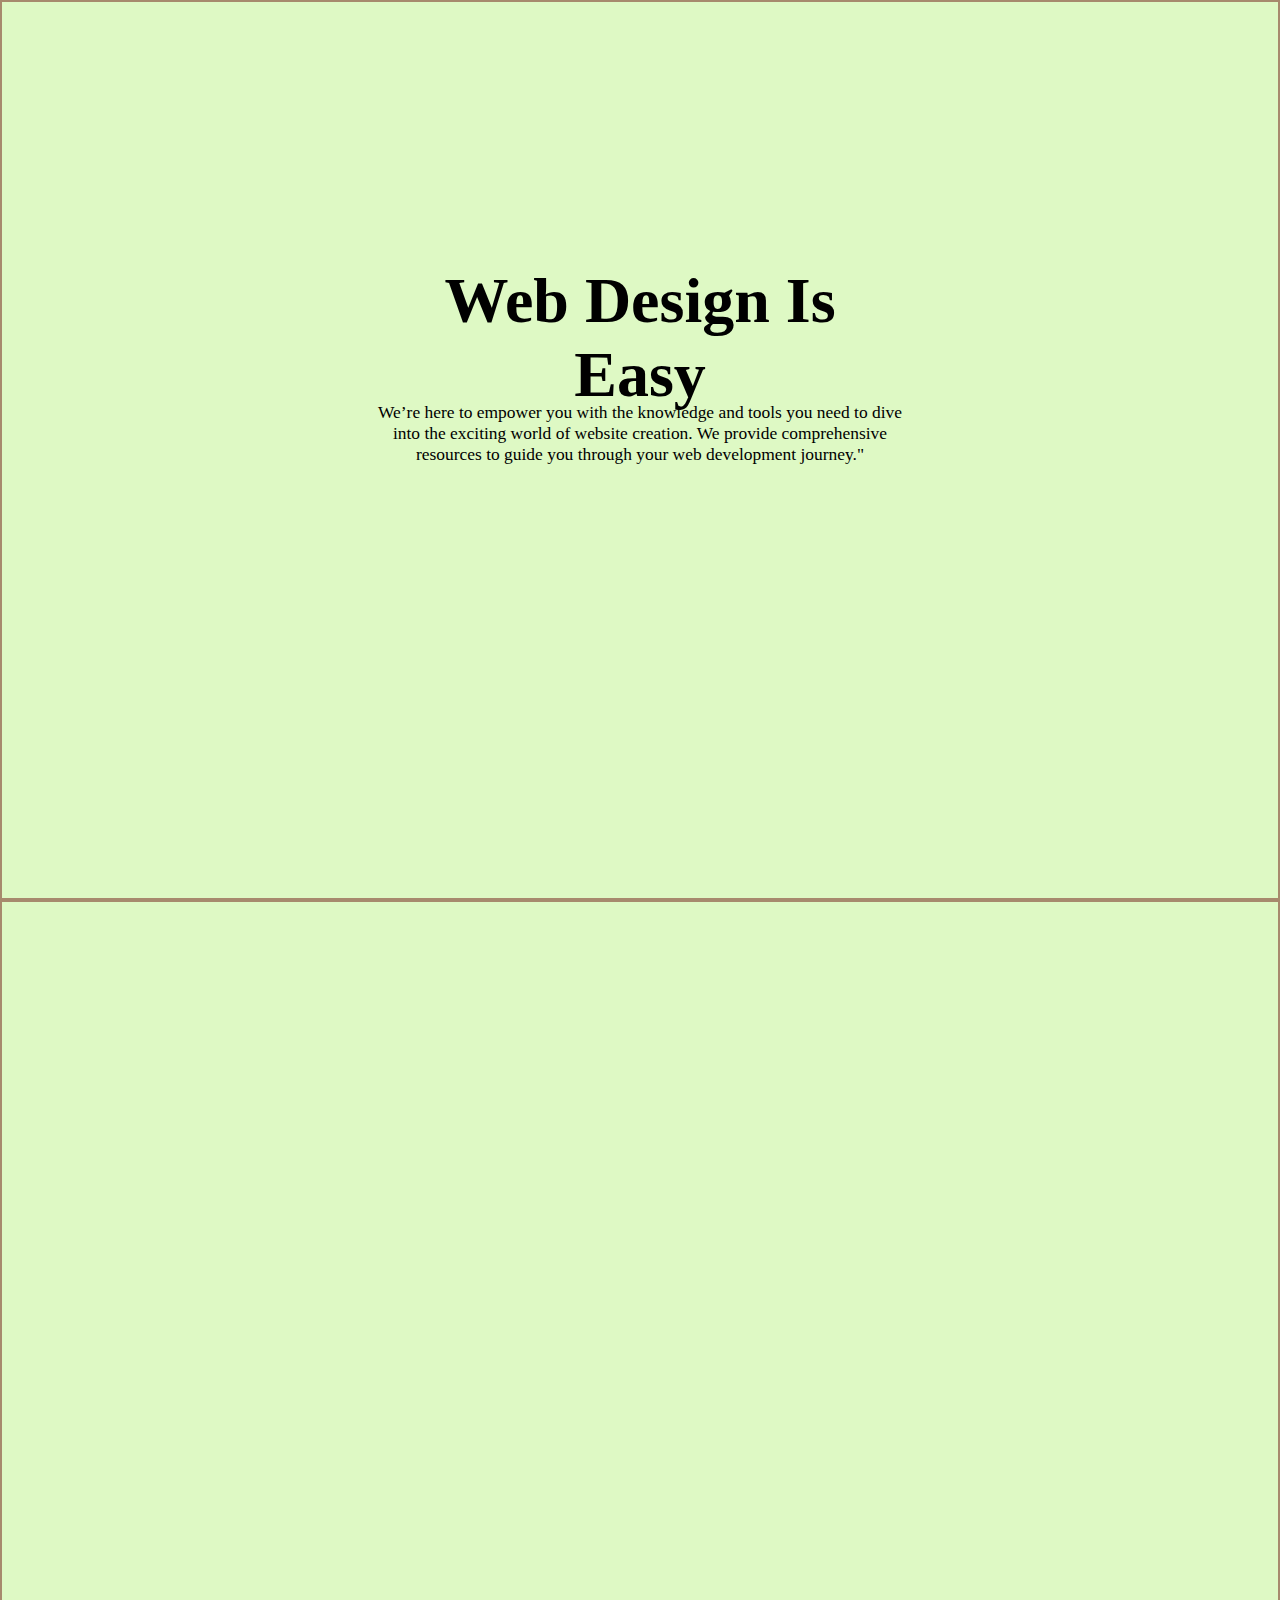
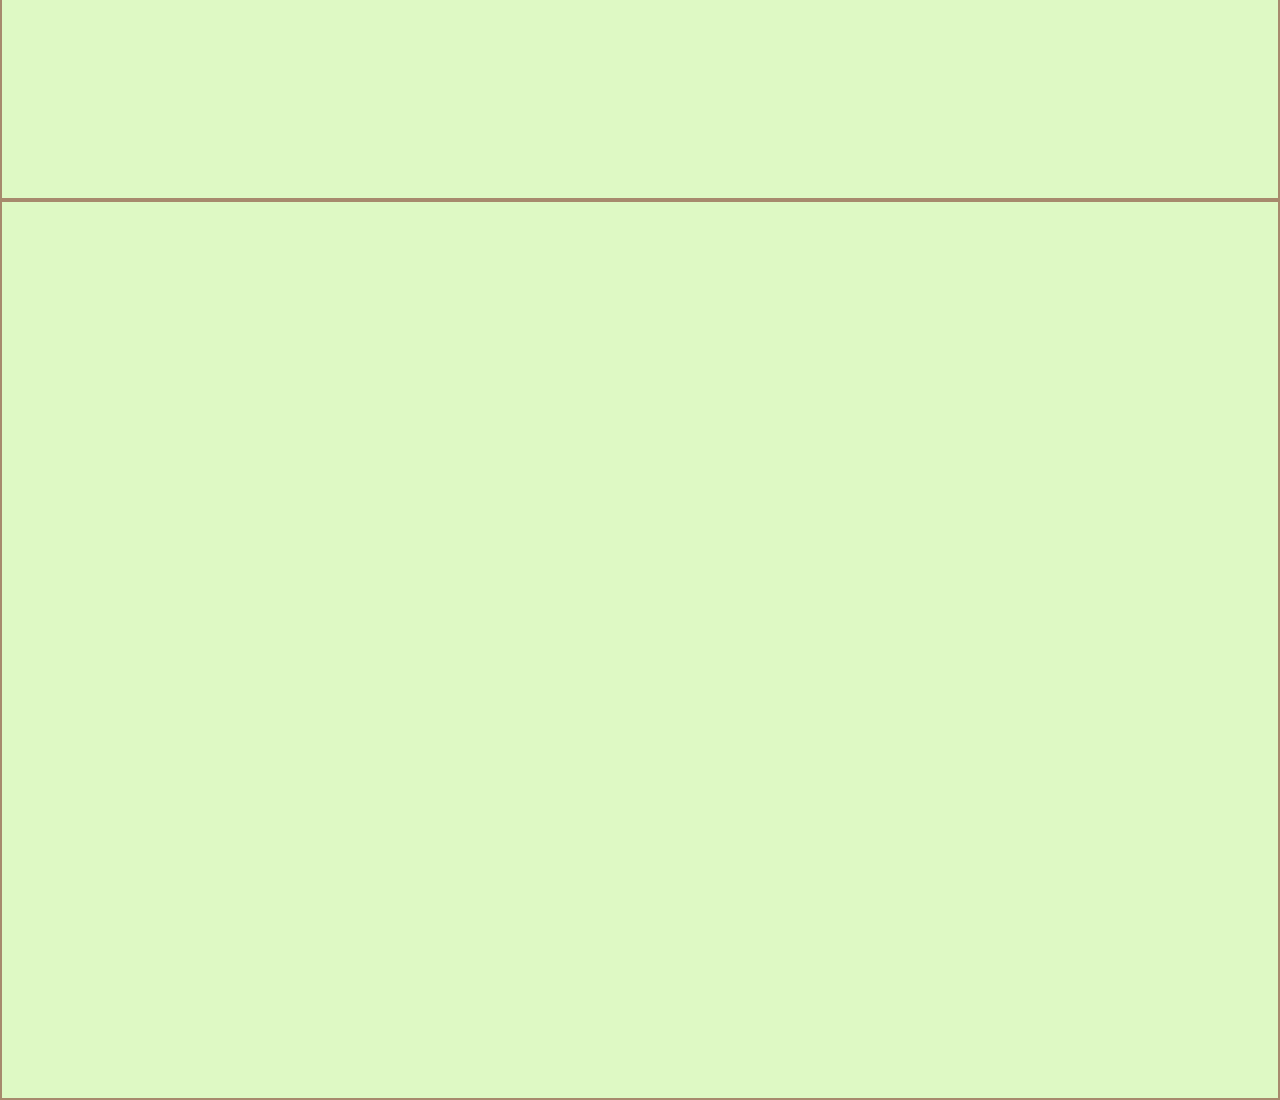
==== Pages/About/about.html @ 718cec12 "changes" ====
<!DOCTYPE html>
<html lang="en">
<head>
    <meta charset="UTF-8">
    <meta name="viewport" content="width=device-width, initial-scale=1.0">
    <link rel="stylesheet" href="about.css">
    <title>Document</title>
</head>
<body>
    <section class="first">
        <div class="mission">
            <div class="topMission">
                <h1>Web Design Is Easy</h1>
            </div>
            <div class="botMission">
                <p>We’re here to empower you with the knowledge and tools you need to dive into the exciting world of website creation. We provide comprehensive resources to guide you through your web development journey."</p>
            </div>
        </div>
    </section>

    <section class="second">

    </section>
    <section class="third">

    </section>
    <script src="about.js"></script>
</body>
</html>
---- Pages/About/about.css ----
* {
    box-sizing: border-box;
    margin: 0;
    padding: 0;
}

body {
    background-color: #def9c4;
}

section{
    height: 100vh;
    width: 100%;
    border: 2px solid #a78a6d;
}

.first{
    display: flex;
    justify-content: center;
    align-items: center;
}

.mission{
    width: 40rem;
    height: 20rem;
    display: flex;
    flex-direction: column;
    align-items: center;
}

.topMission{
    font-size: 2rem;
    display: flex;
    align-items: center;
    justify-content: center;
    width: 30rem;
    height: 6rem;
    padding: 1rem;
    text-align: center;
}

.botMission{
    font-size: 1.09rem;
    padding: 1rem;
    display: flex;
    justify-content: center;
    width: 35rem;
    height: 10rem;
    text-align: center;
}
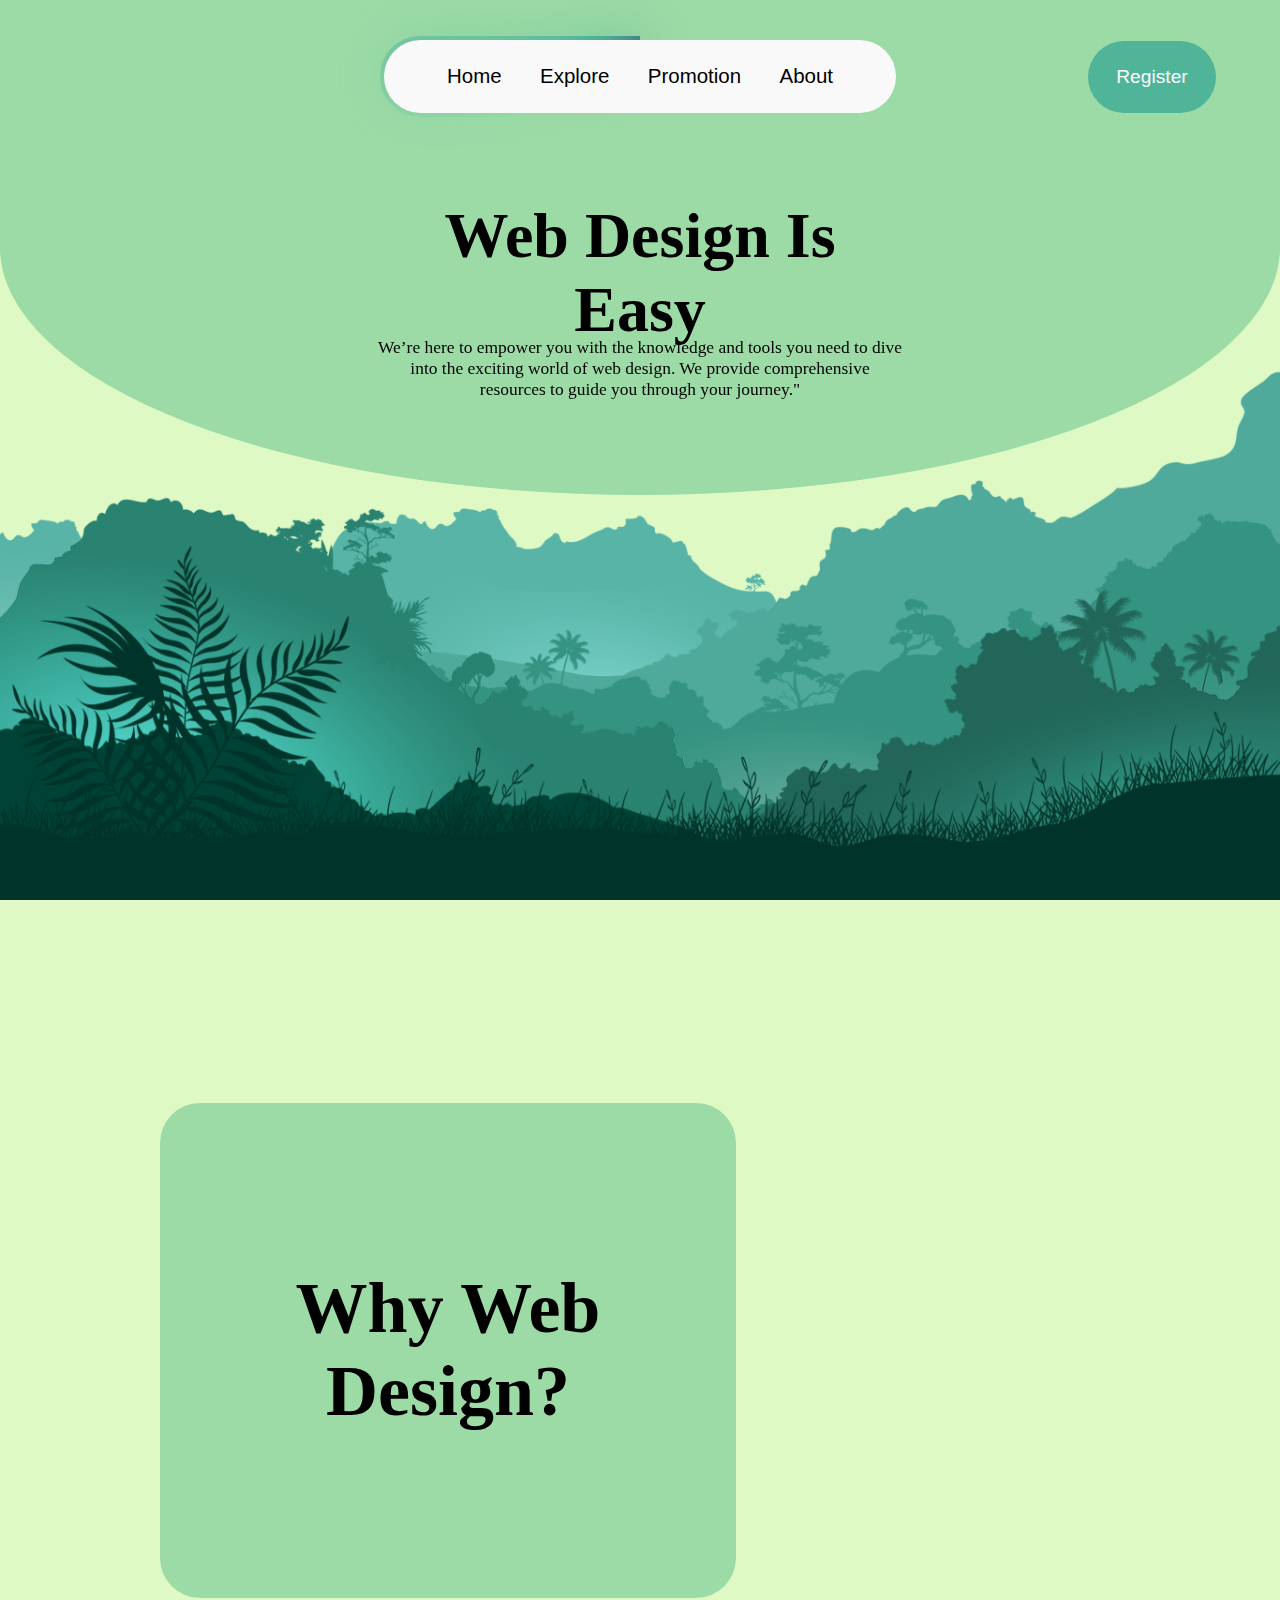
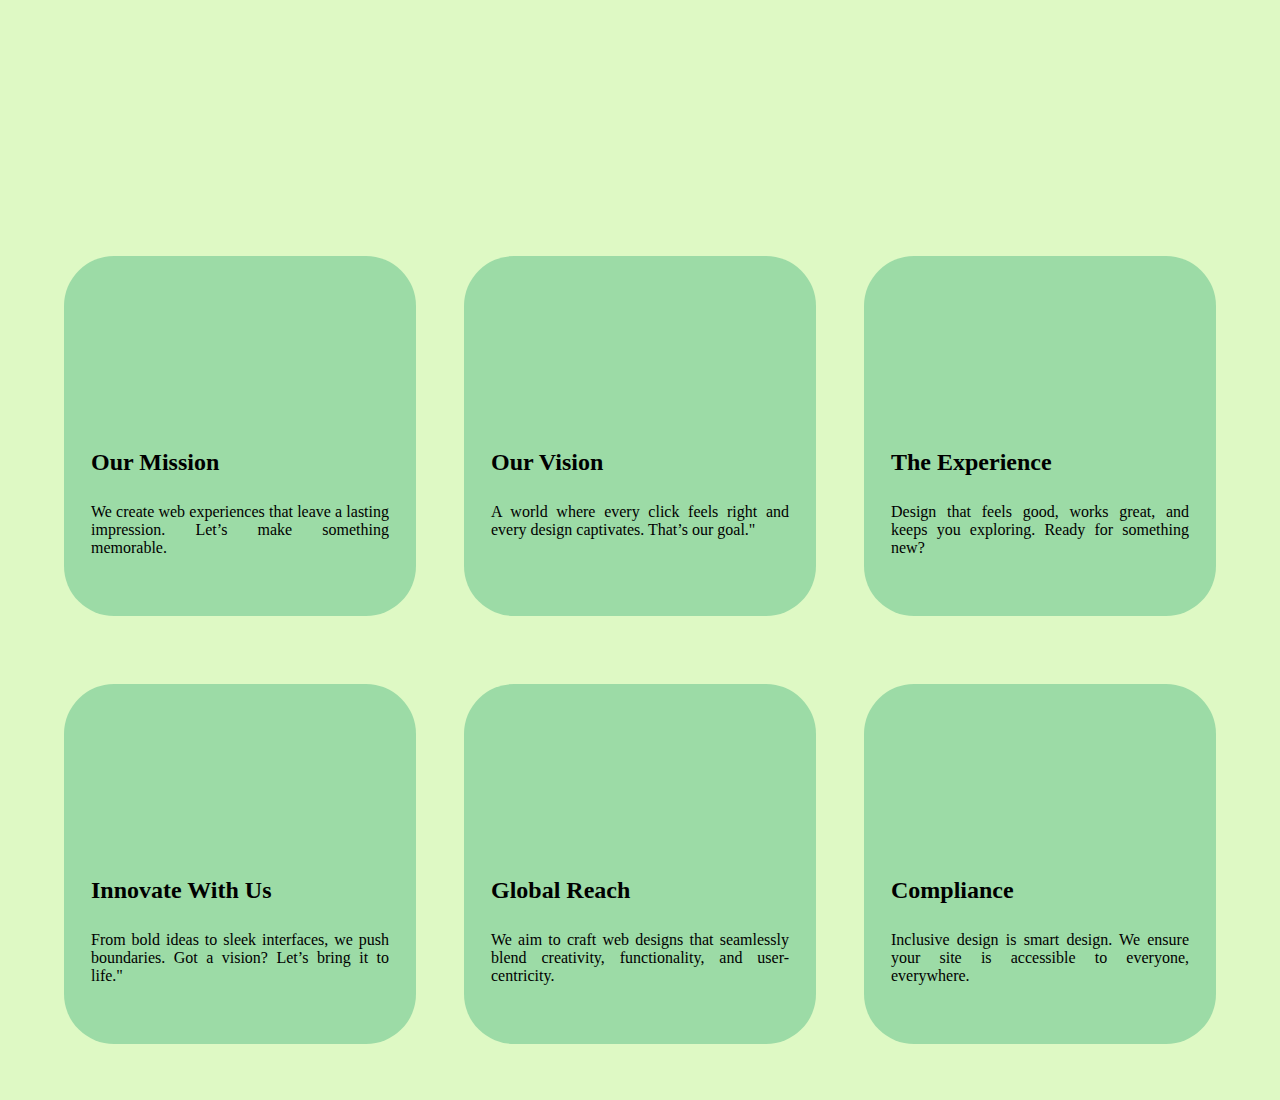
==== commit 13592b79: "edit about" ====
--- a/Pages/About/about.html
+++ b/Pages/About/about.html
@@ -7,22 +7,106 @@
     <title>Document</title>
 </head>
 <body>
+    <div class="box-navbar">
+            
+        <div class="logo">
+
+        </div>
+
+        <div class="navbar" id="navbar">
+            <li><a href="">Home</a></li>
+            <li><a href="">Explore</a></li>
+            <li><a href="">Promotion</a></li>
+            <li><a href="">About</a></li>
+        </div>
+
+        <div class="navbar-register">
+            Register
+        </div>
+
+    </div>
+    
+    <div class="bg2" id="bg2"></div>
     <section class="first">
-        <div class="mission">
+        <div class="mission" id="mission">
             <div class="topMission">
                 <h1>Web Design Is Easy</h1>
             </div>
             <div class="botMission">
-                <p>We’re here to empower you with the knowledge and tools you need to dive into the exciting world of website creation. We provide comprehensive resources to guide you through your web development journey."</p>
+                <p>We’re here to empower you with the knowledge and tools you need to dive into the exciting world of web design. We provide comprehensive resources to guide you through your journey."</p>
             </div>
         </div>
+        <img src="../../Assets/about/hill2.png" id="hill2">
+        <img src="../../Assets/about/hill3.png" id="hill3">
+        <img src="../../Assets/about/hill4.png" id="hill4">
+        <img src="../../Assets/about/hill5.png" id="hill5">
+        <img src="../../Assets/about/plant.png" alt="">
     </section>
-
     <section class="second">
-
+        <div class="container">
+            <h1>Why Web Design?</h1>
+            <p> A well-designed website can capture attention, engage users, and convey a brand’s message effectively. Learning web design gives you the power to craft visually appealing sites that not only look good but are easy to use and navigate."</p>
+        </div>
     </section>
     <section class="third">
+        <div class="row">
+            <div class="rowCont" id="box1">
+                <div class="pic">
 
+                </div>
+                <div class="desc">
+                    <h2>Our Mission</h2>
+                    <p>We create web experiences that leave a lasting impression. Let’s make something memorable.</p>
+                </div>
+            </div>
+            <div class="rowCont" id="box2">
+                <div class="pic">
+
+                </div>
+                <div class="desc">
+                    <h2>Our Vision</h2>
+                    <p>A world where every click feels right and every design captivates. That’s our goal."</p>
+                </div>
+            </div>
+            <div class="rowCont" id="box3">
+                <div class="pic">
+
+                </div>
+                <div class="desc">
+                    <h2>The Experience</h2>
+                    <p>Design that feels good, works great, and keeps you exploring. Ready for something new?</p>
+                </div>
+            </div>
+        </div>
+        <div class="row">
+            <div class="rowCont" id="box4">
+                <div class="pic">
+
+                </div>
+                <div class="desc">
+                    <h2>Innovate With Us</h2>
+                    <p>From bold ideas to sleek interfaces, we push boundaries. Got a vision? Let’s bring it to life."</p>
+                </div>
+            </div>
+            <div class="rowCont" id="box5">
+                <div class="pic">
+
+                </div>
+                <div class="desc">
+                    <h2>Global Reach</h2>
+                    <p>We aim to craft web designs that seamlessly blend creativity, functionality, and user-centricity.</p>
+                </div>
+            </div>
+            <div class="rowCont" id="box6">
+                <div class="pic">
+
+                </div>
+                <div class="desc">
+                    <h2>Compliance</h2>
+                    <p>Inclusive design is smart design. We ensure your site is accessible to everyone, everywhere.</p>
+                </div>
+            </div>
+        </div>
     </section>
     <script src="about.js"></script>
 </body>
--- a/Pages/About/about.css
+++ b/Pages/About/about.css
@@ -2,27 +2,155 @@
     box-sizing: border-box;
     margin: 0;
     padding: 0;
+    scrollbar-width : none;
 }
 
 body {
-    background-color: #def9c4;
+    background-color: #DEF9C4;
+}
+
+.box-navbar{
+    z-index: 1;
+    width: 100%;
+    height: 17vh;
+    background-color: rgba(167, 167, 167, 0);
+    justify-content: center;
+    display: flex;
+    align-items: center;
+    position: fixed;
+    font-family: "Gill Sans Extrabold", sans-serif;
+}
+
+.navbar{
+    width: 40vw;
+    height: 8.2vh;
+    background-color: rgb(249, 249, 249);
+    border-radius: 50px;
+    display: flex;
+    gap: 3vw;
+    align-items: center;
+    justify-content: center;
+    position: relative;
+    transition: 1s;
+}
+
+@property --angle{
+    syntax: "<angle>";
+    initial-value: 0deg;
+    inherits: false;
+}
+
+.navbar::after , .navbar::before{
+    content: '';
+    position: absolute;
+    width: 100%;
+    height: 100%;
+    background-image: conic-gradient(from var(--angle) , transparent 70%,#50B498, #468585);
+    z-index: -1;
+    padding: 4px;
+    border-radius: 40px;
+    animation: 2s spin linear infinite;
+}
+
+.navbar::before{
+    filter: blur(1.5rem);
+    opacity: 0.5;
+}
+
+@keyframes spin {
+    0%{
+        --angle: 0deg;
+    }
+    100%{
+        --angle: 360deg;
+    }
+}
+
+
+.navbar li{
+    all: unset;
+    font-size: 1.6vw;
+    position: relative;
+}
+
+.navbar li a{
+    text-decoration: none;
+    color: black;
+    background: none;
+    transition: 1s;
+    position: relative;
+    cursor: pointer;
+}
+
+
+.navbar li a::after{
+    content: "";
+    position: absolute;
+    background-color: #468585;
+    height: 0.5vh;
+    width: 0;
+    left: 0;
+    bottom: -1vh;
+    transition: 1s;
+}
+
+.navbar li a:hover:after{
+    width: 100%;
+}
+
+.navbar li a:hover{
+    color: #50B498;
+}
+
+.navbar-register{
+    position: absolute;
+    margin-right: 5vw;
+    right: 0;
+    font-size: 1.5vw;
+    background-color: #50B498;
+    width: 10vw;
+    height: 8vh;
+    display: flex;
+    justify-content: center;
+    align-items: center;
+    border-radius: 50px;
+    color: white;
+}
+
+.bg2{
+    z-index: -1;
+    position: absolute;
+    width: 100vw;
+    height: 55vh; 
+    border-radius: 0 0 100% 100%;
+    background-color: #9CDBA6;
 }
 
 section{
     height: 100vh;
-    width: 100%;
-    border: 2px solid #a78a6d;
+    width: 100vw;
 }
 
 .first{
     display: flex;
     justify-content: center;
-    align-items: center;
+    /* align-items: center; */
+}
+
+.first img{
+    position: absolute;
+    z-index: 0;
+    left: 0;
+    bottom: 0;
+    width: 100%;
+    pointer-events: none;
 }
 
 .mission{
-    width: 40rem;
-    height: 20rem;
+    margin-top: 25vh;
+    z-index: 1;
+    width: 40vw;
+    height: 30vh;
     display: flex;
     flex-direction: column;
     align-items: center;
@@ -47,4 +175,94 @@
     width: 35rem;
     height: 10rem;
     text-align: center;
+}
+
+.second {
+    display: flex;
+    align-items: center;
+    height: 100vh;
+}
+
+.container {
+    z-index: 0;
+    position: relative;
+    display: flex;
+    justify-content: center;
+    align-items: center;
+    background-color: #9CDBA6;
+    height: 55vh;
+    width: 45vw;
+    border-radius: 40px;
+    margin-left: 12.5vw;
+    transition: transform 1s ease, background-color 1s ease;
+}
+
+.container h1 {
+    font-size: 4.5rem;
+    text-align: center;
+    padding: 3vw;
+    transition: transform 1s ease, opacity 1s ease;
+}
+
+.container p {
+    padding: 3vw;
+    font-size: 1.75rem;
+    text-align: center;
+    position: absolute;
+    transform: scale(0);
+    transition: transform 1s ease, opacity 1s ease;
+    opacity: 0;
+}
+
+.container:hover h1 {
+    transform: scale(0);
+    opacity: 0;
+}
+
+.container:hover p {
+    transform: scale(1);
+    opacity: 1;
+}
+
+.third{
+    display: flex;
+    flex-direction: column;
+    justify-content: center;
+    align-items: center;
+    gap: 7.5vh;
+}
+
+.row{
+    justify-content: space-between;
+    width: 90vw;
+    height: 40vh;
+    display: flex;
+}
+
+.rowCont{
+    width: 27.5vw;    
+    height: 40vh;
+    background-color: #9CDBA6;
+    display: flex;
+    flex-direction: column;
+    padding: 3vh;
+    border-radius: 50px;
+}
+
+.pic{
+    width: auto;
+    height: 18vh;
+    /* background-color: aqua; */
+    margin-bottom: 1vh;
+}
+
+.desc{
+    width: auto;
+    height: 17vh;
+    margin-top: 1vh;
+    text-align: justify;
+}
+
+.desc h2{
+    margin-bottom: 3vh;
 }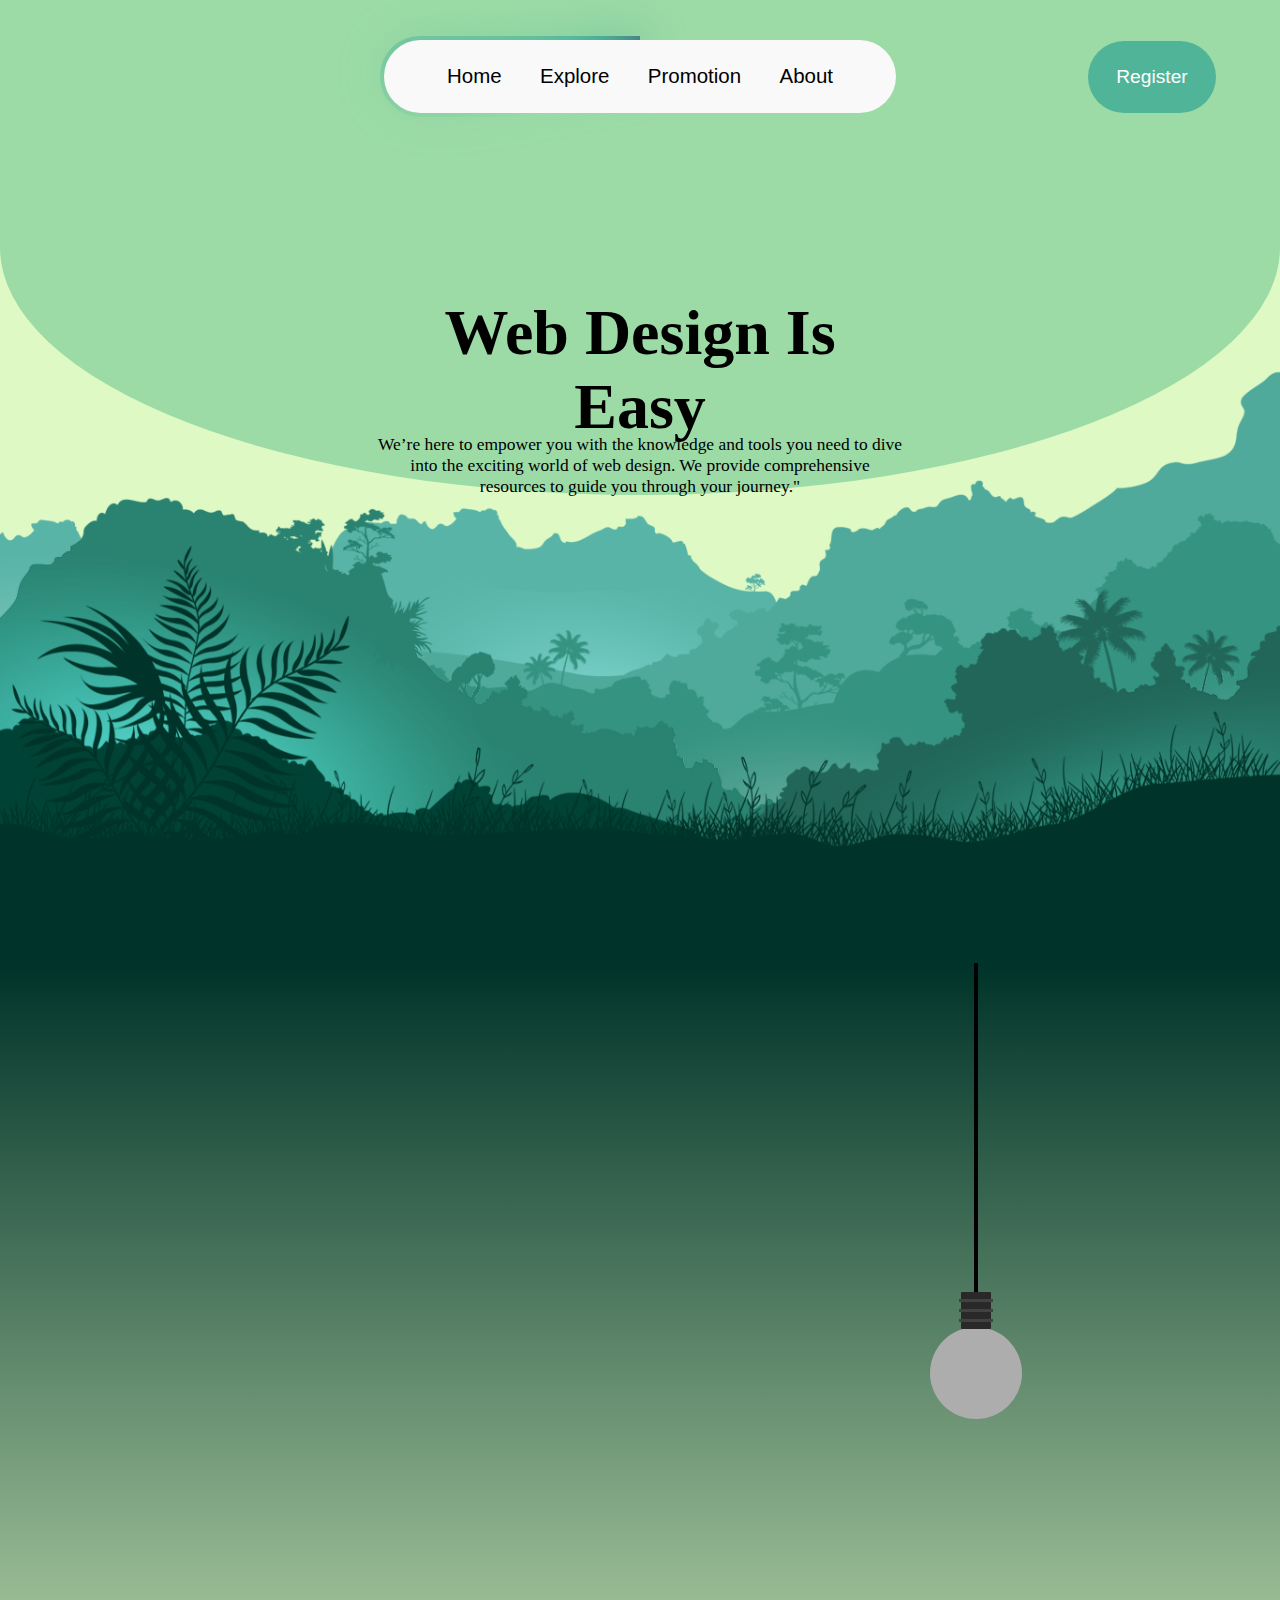
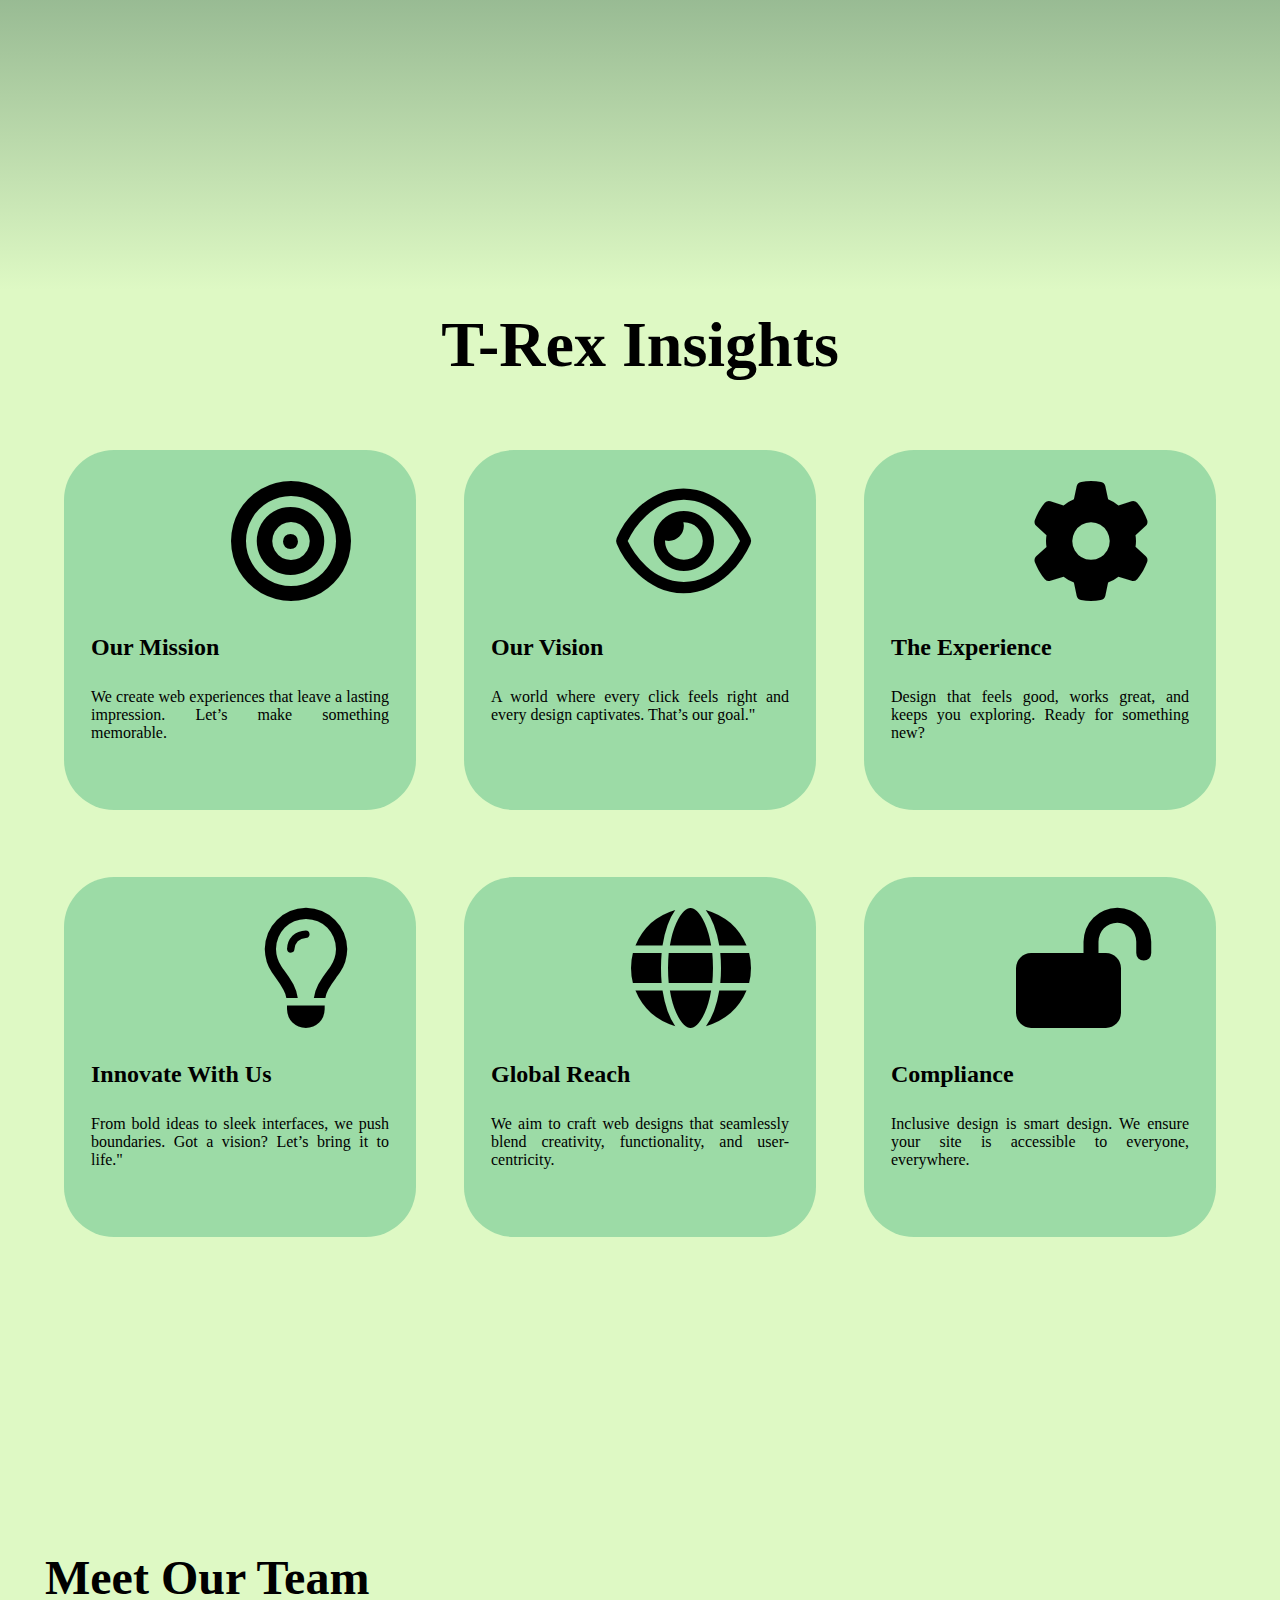
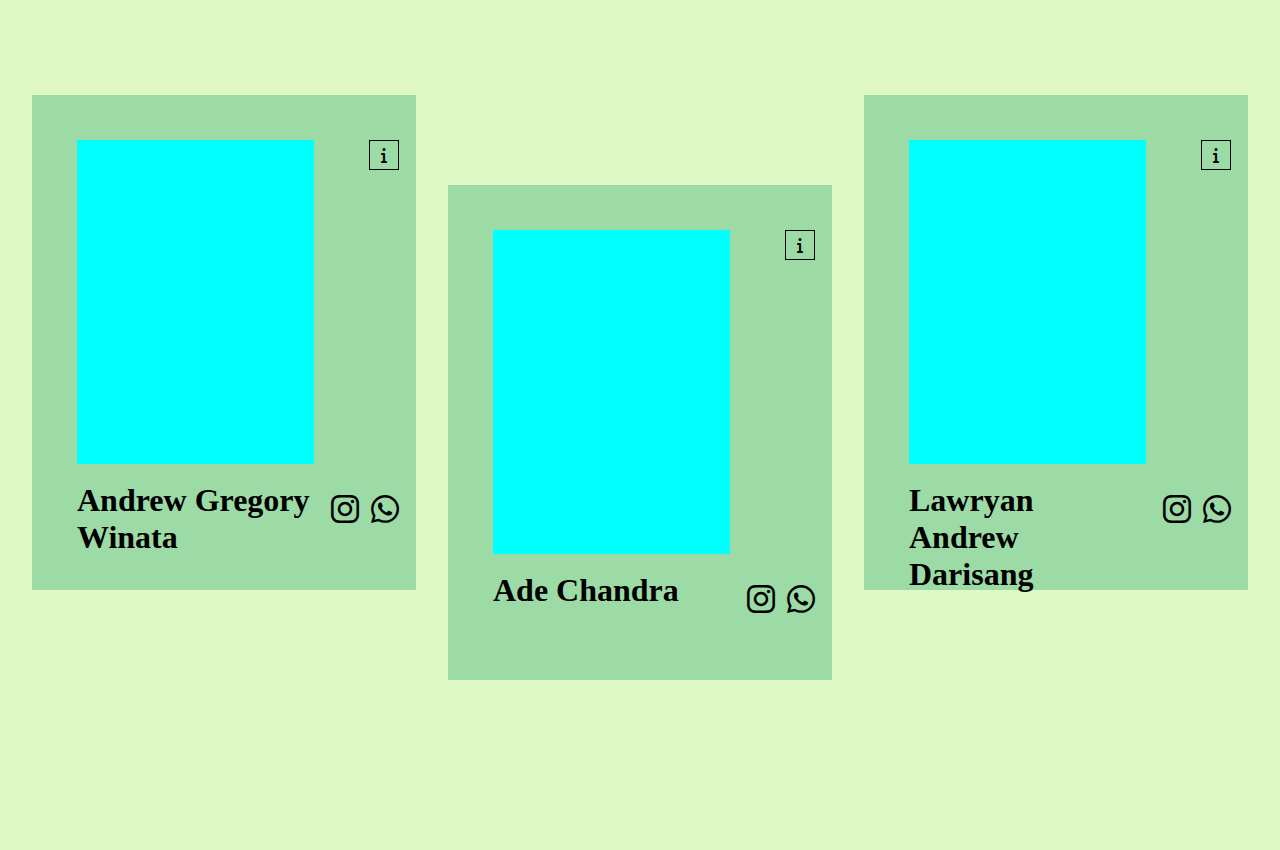
==== commit e4651537: "about" ====
--- a/Pages/About/about.html
+++ b/Pages/About/about.html
@@ -4,6 +4,7 @@
     <meta charset="UTF-8">
     <meta name="viewport" content="width=device-width, initial-scale=1.0">
     <link rel="stylesheet" href="about.css">
+    <link rel="stylesheet" href="https://cdnjs.cloudflare.com/ajax/libs/font-awesome/6.6.0/css/all.min.css"/>
     <title>Document</title>
 </head>
 <body>
@@ -45,14 +46,24 @@
     <section class="second">
         <div class="container">
             <h1>Why Web Design?</h1>
-            <p> A well-designed website can capture attention, engage users, and convey a brand’s message effectively. Learning web design gives you the power to craft visually appealing sites that not only look good but are easy to use and navigate."</p>
+            <p>A well-designed website captures attention, engages users, and effectively conveys a brand's message. Learning web design empowers you to create sites that are both visually appealing and user-friendly."</p>
+        </div>
+        <div class="bulbcontainer">
+            <div class="wire"></div>
+            <div class="connector">
+                <div class="grove"></div>
+                <div class="grove"></div>
+                <div class="grove"></div>
+            </div>
+            <div class="bulb"></div>
         </div>
     </section>
     <section class="third">
+        <h1 class="insight">T-Rex Insights</h1>
         <div class="row">
             <div class="rowCont" id="box1">
                 <div class="pic">
-
+                    <i class="fa-solid fa-bullseye"></i>
                 </div>
                 <div class="desc">
                     <h2>Our Mission</h2>
@@ -61,7 +72,7 @@
             </div>
             <div class="rowCont" id="box2">
                 <div class="pic">
-
+                    <i class="fa-regular fa-eye"></i>
                 </div>
                 <div class="desc">
                     <h2>Our Vision</h2>
@@ -70,7 +81,7 @@
             </div>
             <div class="rowCont" id="box3">
                 <div class="pic">
-
+                    <i class="fa-solid fa-gear"></i>
                 </div>
                 <div class="desc">
                     <h2>The Experience</h2>
@@ -81,7 +92,7 @@
         <div class="row">
             <div class="rowCont" id="box4">
                 <div class="pic">
-
+                    <i class="fa-regular fa-lightbulb"></i>
                 </div>
                 <div class="desc">
                     <h2>Innovate With Us</h2>
@@ -90,7 +101,7 @@
             </div>
             <div class="rowCont" id="box5">
                 <div class="pic">
-
+                    <i class="fa-solid fa-globe"></i>
                 </div>
                 <div class="desc">
                     <h2>Global Reach</h2>
@@ -99,7 +110,7 @@
             </div>
             <div class="rowCont" id="box6">
                 <div class="pic">
-
+                    <i class="fa-solid fa-lock-open"></i>
                 </div>
                 <div class="desc">
                     <h2>Compliance</h2>
@@ -108,6 +119,68 @@
             </div>
         </div>
     </section>
+    <section class="fourth">
+        <h1 class="team">Meet Our Team</h1>
+        <div class="teamCont">
+            <div class="corner">
+                <div class="left">
+                    <div class="leftPic">
+
+                    </div>
+                    <div class="leftName">
+                        <h1>Andrew Gregory Winata</h1>
+                    </div>
+                </div>
+                <div class="right">
+                    <div class="box">
+                        <i class="fa-solid fa-info"></i>
+                    </div>
+                    <div class="social">
+                        <i class="fa-brands fa-instagram"></i>
+                        <i class="fa-brands fa-whatsapp"></i>
+                    </div>
+                </div>
+            </div>
+            <div class="mid">
+                <div class="left">
+                    <div class="leftPic">
+
+                    </div>
+                    <div class="leftName">
+                        <h1>Ade Chandra</h1>
+                    </div>
+                </div>
+                <div class="right">
+                    <div class="box">
+                        <i class="fa-solid fa-info"></i>
+                    </div>
+                    <div class="social">
+                        <i class="fa-brands fa-instagram"></i>
+                        <i class="fa-brands fa-whatsapp"></i>
+                    </div>
+                </div>
+            </div>
+            <div class="corner">
+                <div class="left">
+                    <div class="leftPic">
+
+                    </div>
+                    <div class="leftName">
+                        <h1>Lawryan Andrew Darisang</h1>
+                    </div>
+                </div>
+                <div class="right">
+                    <div class="box">
+                        <i class="fa-solid fa-info"></i>
+                    </div>
+                    <div class="social">
+                        <i class="fa-brands fa-instagram"></i>
+                        <i class="fa-brands fa-whatsapp"></i>
+                    </div>
+                </div>
+            </div>
+        </div>
+    </section>
     <script src="about.js"></script>
 </body>
 </html>--- a/Pages/About/about.css
+++ b/Pages/About/about.css
@@ -5,12 +5,8 @@
     scrollbar-width : none;
 }
 
-body {
-    background-color: #DEF9C4;
-}
-
 .box-navbar{
-    z-index: 1;
+    z-index: 3;
     width: 100%;
     height: 17vh;
     background-color: rgba(167, 167, 167, 0);
@@ -118,7 +114,7 @@
 }
 
 .bg2{
-    z-index: -1;
+    z-index: 1;
     position: absolute;
     width: 100vw;
     height: 55vh; 
@@ -129,32 +125,35 @@
 section{
     height: 100vh;
     width: 100vw;
+    position: relative;
+    overflow: hidden; 
+    background-color: #DEF9C4;
 }
 
 .first{
     display: flex;
     justify-content: center;
-    /* align-items: center; */
 }
 
 .first img{
     position: absolute;
-    z-index: 0;
+    z-index: 1;
     left: 0;
     bottom: 0;
     width: 100%;
     pointer-events: none;
 }
 
-.mission{
-    margin-top: 25vh;
-    z-index: 1;
-    width: 40vw;
-    height: 30vh;
-    display: flex;
-    flex-direction: column;
-    align-items: center;
-}
+.mission {
+    z-index: 2;
+    position: relative;
+    display: flex;
+    flex-direction: column;
+    justify-content: center;
+    align-items: center;
+    height: 100vh;
+}
+
 
 .topMission{
     font-size: 2rem;
@@ -177,25 +176,36 @@
     text-align: center;
 }
 
+.second, .third{
+    z-index: 1;
+    position: relative;
+}
+
 .second {
-    display: flex;
-    align-items: center;
-    height: 100vh;
+    position: relative;
+    display: flex;
+    align-items: center;
+    height: 110vh;
+    width: 100vw;
+    background: linear-gradient(to bottom, #003329, #DEF9C4);
+    /* background: linear-gradient(0deg, #DEF9C4 0%, #DEF9C4 50%, #003329 100%); */
+    border-top: 7vh solid #003329;
 }
 
 .container {
-    z-index: 0;
-    position: relative;
-    display: flex;
-    justify-content: center;
-    align-items: center;
-    background-color: #9CDBA6;
+    /* position: absolute; */
+    display: flex;
+    justify-content: center;
+    align-items: center;
+    background-color: #50B498;
     height: 55vh;
-    width: 45vw;
+    width: 50vw;
     border-radius: 40px;
-    margin-left: 12.5vw;
-    transition: transform 1s ease, background-color 1s ease;
-}
+    margin-left: 5vw;
+    transition: transform 1.5s ease-out, background-color 1s ease;
+    transform: translateX(-100vw);
+}
+
 
 .container h1 {
     font-size: 4.5rem;
@@ -224,12 +234,74 @@
     opacity: 1;
 }
 
+.bulbcontainer{
+    position: relative;
+    display: flex;
+    flex-direction: column;
+    align-items: center;
+    z-index: 1;
+    transform-origin: top;
+    width: 50vw;
+    height: 110vh;
+    animation: swing 3s ease-in-out infinite;
+}
+
+.wire{
+    width: 4px;
+    height: 40vh;
+    background-color: black;
+    position: relative;
+    z-index: 1;
+}
+
+.connector{
+    background-color: #292929;
+    width: 30px;
+    aspect-ratio: 4/5;
+    border-radius: 1px;
+    display: flex;
+    flex-direction: column;
+    justify-content: space-evenly;
+    align-items: center;
+    z-index: 2;
+}
+
+.grove{
+    background: #424242;
+    width: 34px;
+    height: 3px;
+    z-index: 3;
+}
+
+.bulb{
+    margin-top: -2px;
+    width: 92px;
+    aspect-ratio: 1;
+    border-radius: 50%;
+    background: rgb(173, 173, 173); 
+    transition: background 0.5s ease, border 0.5s ease, box-shadow 0.5s ease;
+}
+
+.highlight {
+
+    background: yellow;
+    border: 1px solid rgba(255, 255, 255, 0.1);
+    box-shadow: 0px 0px 150px 75px rgba(245, 223, 77, 1);
+}
+
+
 .third{
     display: flex;
     flex-direction: column;
-    justify-content: center;
     align-items: center;
     gap: 7.5vh;
+    height: 140vh;
+    position: relative;
+}
+
+.insight{
+    font-size: 4rem;
+    margin: 2vh 0 0 0;
 }
 
 .row{
@@ -252,17 +324,108 @@
 .pic{
     width: auto;
     height: 18vh;
-    /* background-color: aqua; */
-    margin-bottom: 1vh;
+    margin-left: auto;
+    margin-right: 3vw;
+    font-size: 7.5rem;
 }
 
 .desc{
     width: auto;
     height: 17vh;
-    margin-top: 1vh;
     text-align: justify;
 }
 
 .desc h2{
     margin-bottom: 3vh;
+}
+
+.team{
+    font-size: 3rem;
+    margin-left: 5vh;
+}
+
+.teamCont{
+    position: relative;
+    width: 100vw;
+    height: 95vh;
+    display: flex;
+    justify-content: space-evenly;
+}
+
+.corner, .mid{
+    position: relative;
+    display: flex;
+    width: 30vw;
+    height: 55vh;
+    background-color: #9CDBA6;
+    padding: 5vh 0 5vh 5vh;
+}
+
+.mid{
+    margin-top: 20vh;
+}
+
+.corner{
+    margin-top: 10vh;
+}
+
+.left{
+    width: 70%;
+    height: 100%;
+    display: flex;
+    flex-direction: column;
+}
+
+.leftPic{
+    width: 100%;
+    height: 80%;
+    background-color: aqua;
+}
+
+.leftName{
+    width: 100%;
+    height: 10%;
+    margin-top: 2vh;
+}
+
+.right{
+    margin-left: 5%;
+    position: relative;
+    width: 20%;
+    height: 95%;
+
+}
+
+.box{
+    position: absolute;
+    right: 0;
+    display: flex;
+    justify-content: center;
+    align-items: center;
+    width: 30px;
+    height: 30px;
+    border: 1px solid black;
+}
+.social{
+    position: absolute;
+    display: flex;
+    justify-content: space-between;
+    width: 100%;
+    bottom: 0;
+}
+
+.social .fa-brands{
+    font-size: 2rem;
+}
+
+@keyframes swing{
+    0%{
+        transform: rotate(15deg);
+    }
+    50%{
+        transform: rotate(-15deg);
+    }
+    100%{
+        transform: rotate(15deg);
+    }
 }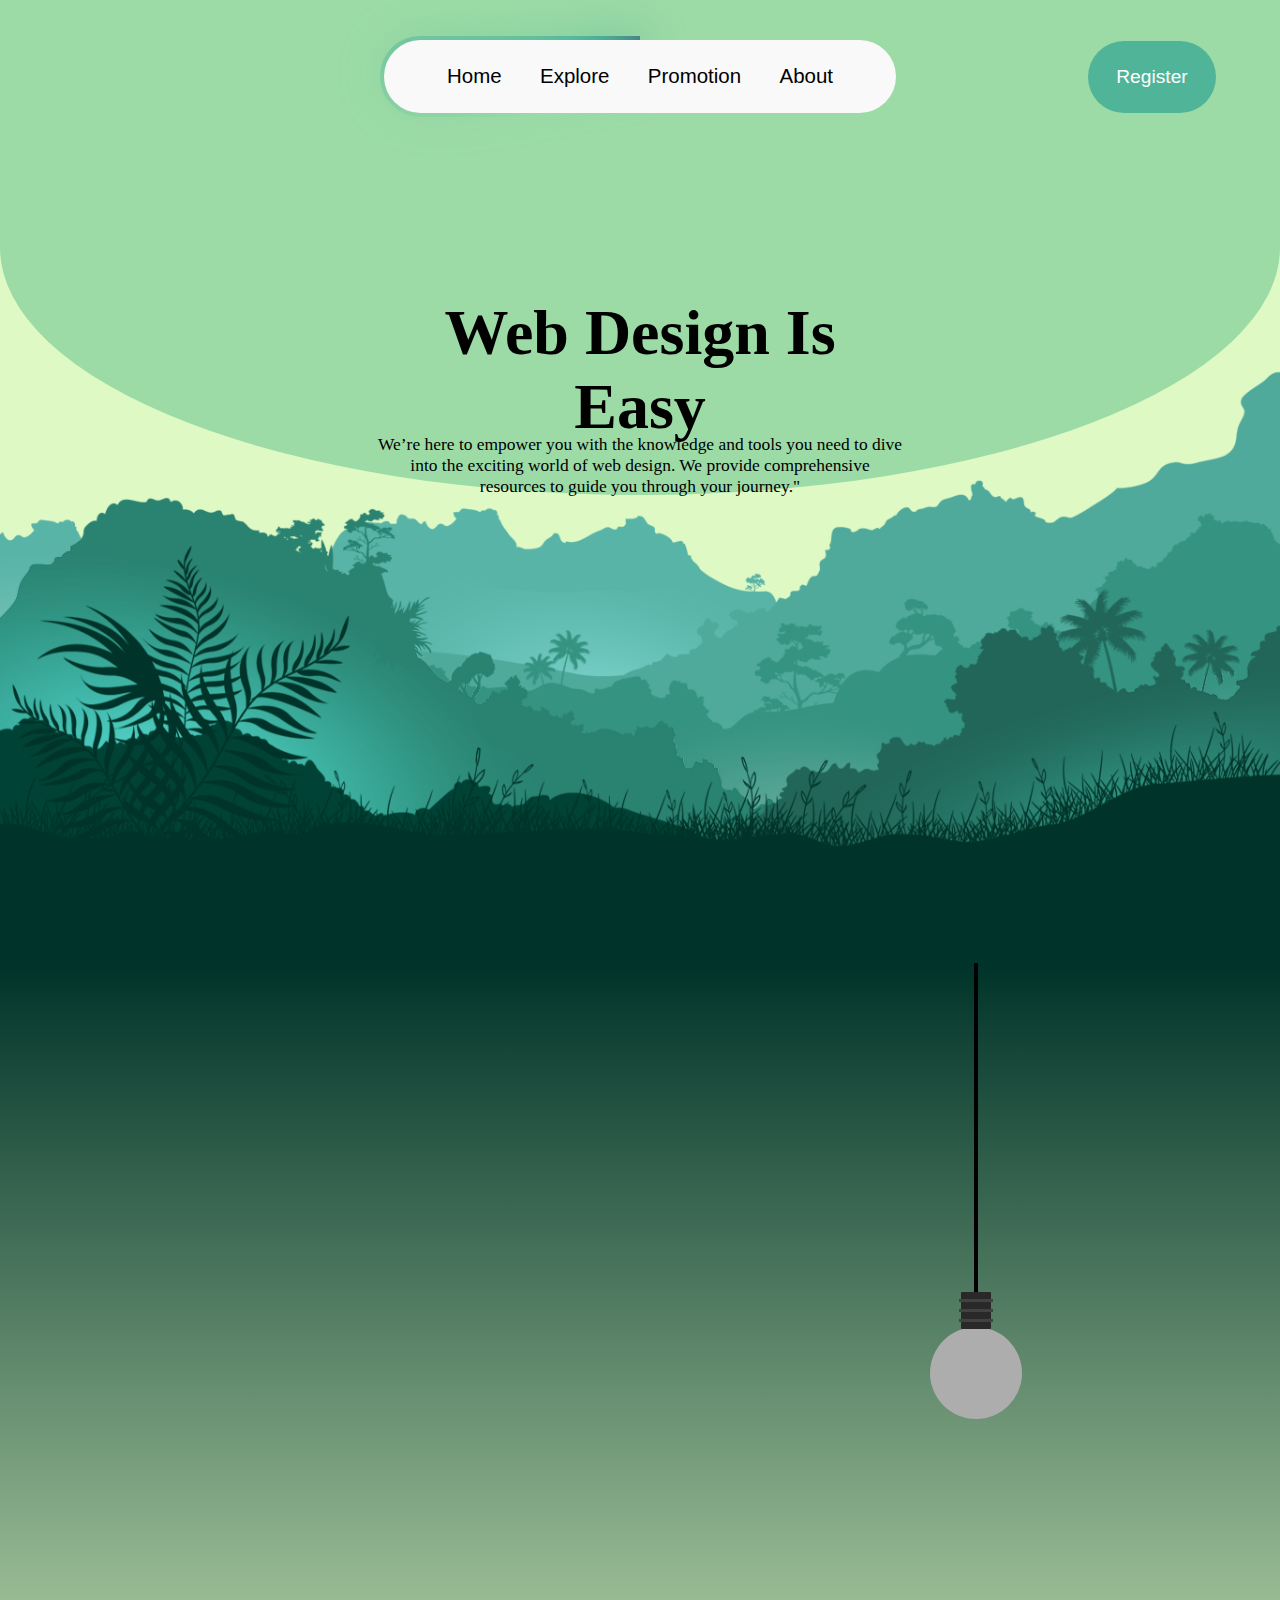
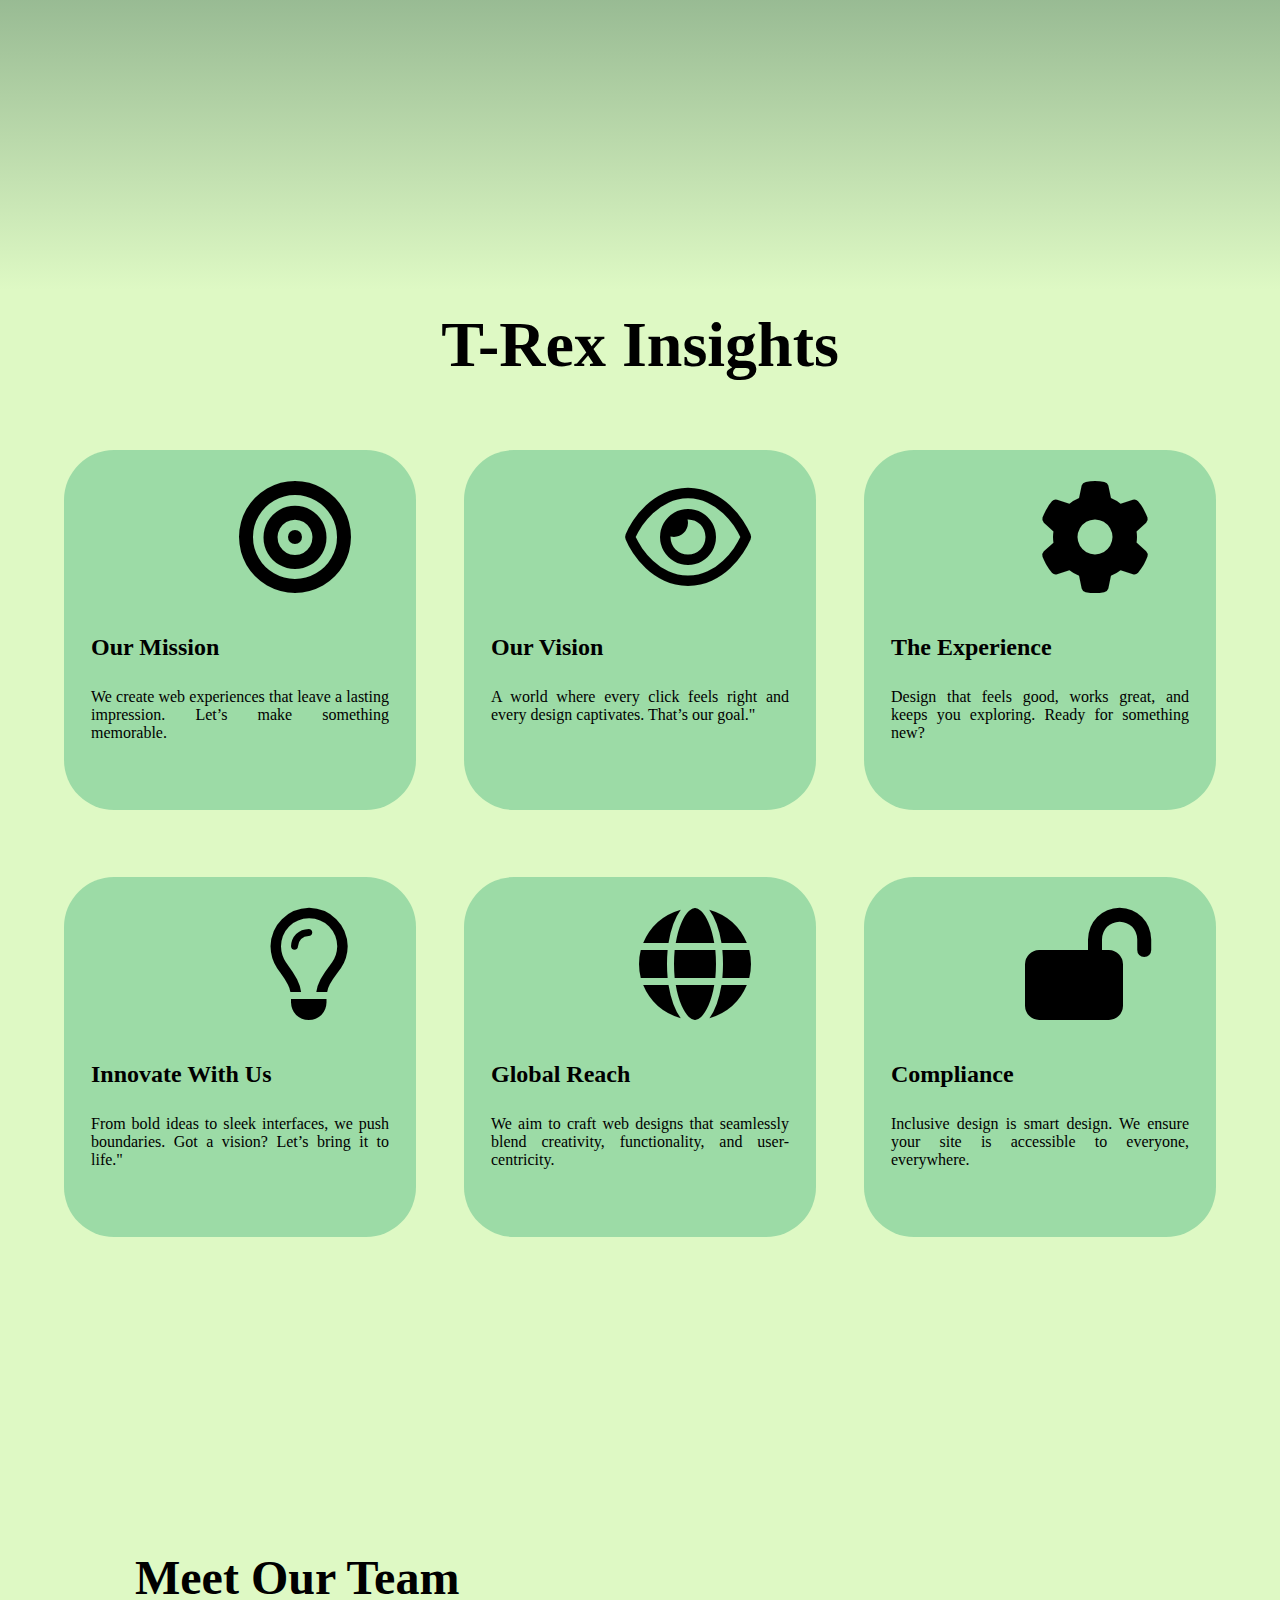
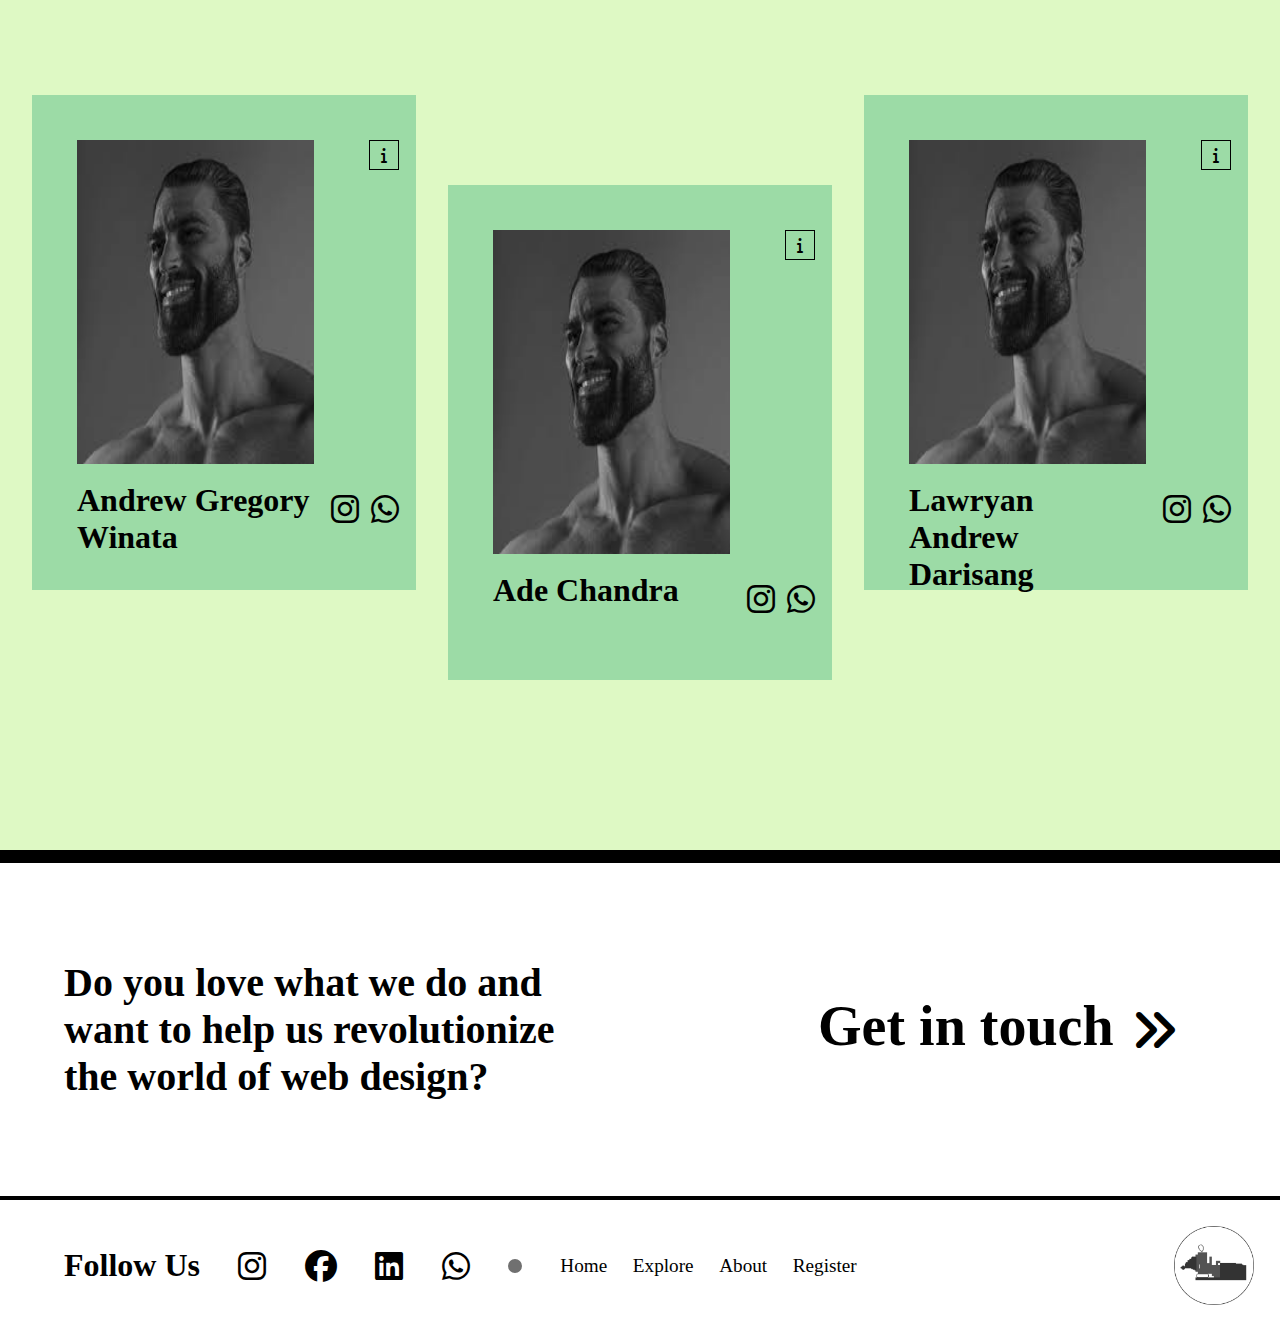
==== commit b9c4a679: "about and regis" ====
--- a/Pages/About/about.html
+++ b/Pages/About/about.html
@@ -125,7 +125,8 @@
             <div class="corner">
                 <div class="left">
                     <div class="leftPic">
-
+                        <img class="picture" src="../../Assets/about/download.jpeg" alt="">
+                        <p>Andrew is a highly talented student with a passion for design and creativity. As a key designer of this website, his skills in creating visually stunning and user-friendly interfaces have been essential in bringing the project to life. With a bright future ahead, Andrew is dedicated to shaping the digital landscape through innovative design.</p>
                     </div>
                     <div class="leftName">
                         <h1>Andrew Gregory Winata</h1>
@@ -144,7 +145,8 @@
             <div class="mid">
                 <div class="left">
                     <div class="leftPic">
-
+                        <img class="picture" src="../../Assets/about/download.jpeg" alt="">
+                        <p>Ade is a brilliant student who excels in both creativity and design thinking. As one of the designers of this website, Ade has played a crucial role in ensuring the aesthetics and functionality align perfectly. With a sharp eye for detail and a promising future, Ade continues to push the boundaries of web design.</p>
                     </div>
                     <div class="leftName">
                         <h1>Ade Chandra</h1>
@@ -163,7 +165,8 @@
             <div class="corner">
                 <div class="left">
                     <div class="leftPic">
-
+                        <img class="picture" src="../../Assets/about/download.jpeg" alt="">
+                        <p>Ryan is a dedicated and smart student with a deep understanding of visual design principles. As part of the team designing this website, Ryan has been instrumental in optimizing the user experience and ensuring the site looks clean and modern. His bright future in the world of design is evident through his exceptional work and innovative ideas.</p>
                     </div>
                     <div class="leftName">
                         <h1>Lawryan Andrew Darisang</h1>
@@ -181,6 +184,32 @@
             </div>
         </div>
     </section>
+    <footer>
+        <div class="footerCont">
+            <div class="leftFoot">
+                <h1>Do you love what we do and want to help us revolutionize the world of web design?</h1>
+            </div>
+            <div class="rightFoot">
+                <h1>Get in touch</h1>
+                <i class="fa-solid fa-angles-right"></i>
+            </div>
+        </div>
+        <div class="below">
+            <h1>Follow Us</h1>
+            <i class="fa-brands fa-instagram"></i>
+            <i class="fa-brands fa-facebook"></i>
+            <i class="fa-brands fa-linkedin"></i>
+            <i class="fa-brands fa-whatsapp"></i>
+            <div class="dot"></div>
+            <li><a href="../Home/home.html">Home</a></li>
+            <li><a href="../Explore/explore.html">Explore</a></li>
+            <li><a href="../About/about.html">About</a></li>
+            <li><a href="../Register/register.html">Register</a></li>
+            <div class="logoCont">
+                <img src="../../Assets/Logo Trex.png" alt="">
+            </div>
+        </div>
+    </footer>
     <script src="about.js"></script>
 </body>
 </html>--- a/Pages/About/about.css
+++ b/Pages/About/about.css
@@ -326,7 +326,7 @@
     height: 18vh;
     margin-left: auto;
     margin-right: 3vw;
-    font-size: 7.5rem;
+    font-size: 7rem;
 }
 
 .desc{
@@ -339,9 +339,11 @@
     margin-bottom: 3vh;
 }
 
+
+
 .team{
     font-size: 3rem;
-    margin-left: 5vh;
+    margin-left: 15vh;
 }
 
 .teamCont{
@@ -376,10 +378,43 @@
     flex-direction: column;
 }
 
-.leftPic{
+.leftPic {
+    position: relative;
+    overflow: hidden;
     width: 100%;
     height: 80%;
-    background-color: aqua;
+    background-color: #50B498;
+    display: flex;
+    align-items: center;
+    justify-content: center;
+}
+
+.leftPic img{
+    position: absolute;
+    top: 0;
+    left: 0;
+    width: 100%;
+    height: 100%;
+    transition: transform 0.5s ease-in-out;
+    transform: translateX(0);
+}
+
+.leftPic img.slide-left{
+    transform: translateX(-110%);
+}
+
+.leftPic img.slide-right{
+    transform: translateX(0);
+}
+
+.picture{
+    width: 100%;
+    height: 100%;
+    object-fit: fill;
+}
+
+.leftPic p{
+    padding: 2vw;
 }
 
 .leftName{
@@ -406,6 +441,7 @@
     height: 30px;
     border: 1px solid black;
 }
+
 .social{
     position: absolute;
     display: flex;
@@ -428,4 +464,139 @@
     100%{
         transform: rotate(15deg);
     }
+}
+
+footer{
+    position: relative;
+    width: 100%;
+    background-color: #ffffff;
+    /* color: #ffffff; */
+    /* padding-top: 5%; */
+}
+
+.footerCont{
+    position: relative;
+    width: 100%;
+    padding: 7.5% 0;
+    display: flex;
+    border-top: 1.5vh solid black;
+}
+
+.leftFoot{
+    width: 40%;
+    margin-left: 5vw;
+}
+
+.leftFoot h1{
+    font-size: 2.5em;
+}
+
+.rightFoot {
+    position: absolute;
+    display: flex;
+    align-items: center;
+    height: 40%;
+    right: 8vw;
+    cursor: pointer; /* Makes it clear that this is interactive */
+}
+
+.rightFoot h1 {
+    position: relative; /* Necessary for positioning the pseudo-element */
+    transition: color 0.3s ease-in-out;
+}
+
+.rightFoot h1::after {
+    content: "";
+    position: absolute;
+    left: 0;
+    bottom: -5px; /* Adjust to position the underline slightly below the text */
+    width: 0%;
+    height: 2px; /* Thickness of the underline */
+    background-color: #000000; /* Color of the underline */
+    transition: width 0.6s ease-in-out; /* Smooth and slower transition for the underline */
+}
+
+.rightFoot:hover h1::after {
+    width: 100%; /* Expands the underline on hover */
+}
+
+.rightFoot .fa-solid {
+    transition: transform 0.6s ease-in-out; /* Smooth and slower transition for movement */
+}
+
+.rightFoot:hover .fa-solid {
+    transform: translateX(2vw); /* Moves the icon slightly to the right */
+}
+
+.rightFoot h1{
+    font-size: 3.5rem;
+}
+
+.rightFoot .fa-solid{
+    margin: 1vh 0 0 1rem;
+    font-size: 3rem;
+}
+
+.below{
+    position: relative;
+    display: flex;
+    align-items: center;
+    width: 100%;
+    height: 15vh;
+    padding-left: 5vw;
+    border-top: 0.5vh solid black;
+}
+
+.below .fa-brands{
+    margin-left: 3vw;
+    font-size: 2rem;
+}
+
+.dot{
+    border-radius: 50%;
+    border: 7px solid rgb(112, 112, 112);
+    margin: 0 3vw;
+}
+
+.below li {
+    list-style: none;
+    transition: color 0.3s;
+    margin-right: 2vw;
+    position: relative; /* Necessary for positioning the pseudo-element */
+}
+
+.below li a {
+    font-size: 1.2rem;
+    text-decoration: none; /* No underline initially */
+    color: black;
+    transition: color 0.3s ease-in-out;
+}
+
+.below li a::after {
+    content: "";
+    position: absolute;
+    left: 0;
+    bottom: -2px; /* Adjust to position the underline slightly below the text */
+    width: 0%;
+    height: 2px; /* Thickness of the underline */
+    background-color: #000000; /* Color of the underline */
+    transition: width 0.6s ease-in-out; /* Smooth and slower transition for the underline */
+}
+
+.below li a:hover::after {
+    width: 100%; /* Expands the underline on hover */
+}
+
+
+.logoCont{
+    position: absolute;
+    width: 5rem;
+    height: 5rem;   
+    right: 2vw;
+}
+
+.logoCont img {
+    width: 100%; /* Ensure the image fills the container */
+    height: 100%; /* Ensure the image fills the container */
+    object-fit: contain; /* Maintain the image's aspect ratio */
 }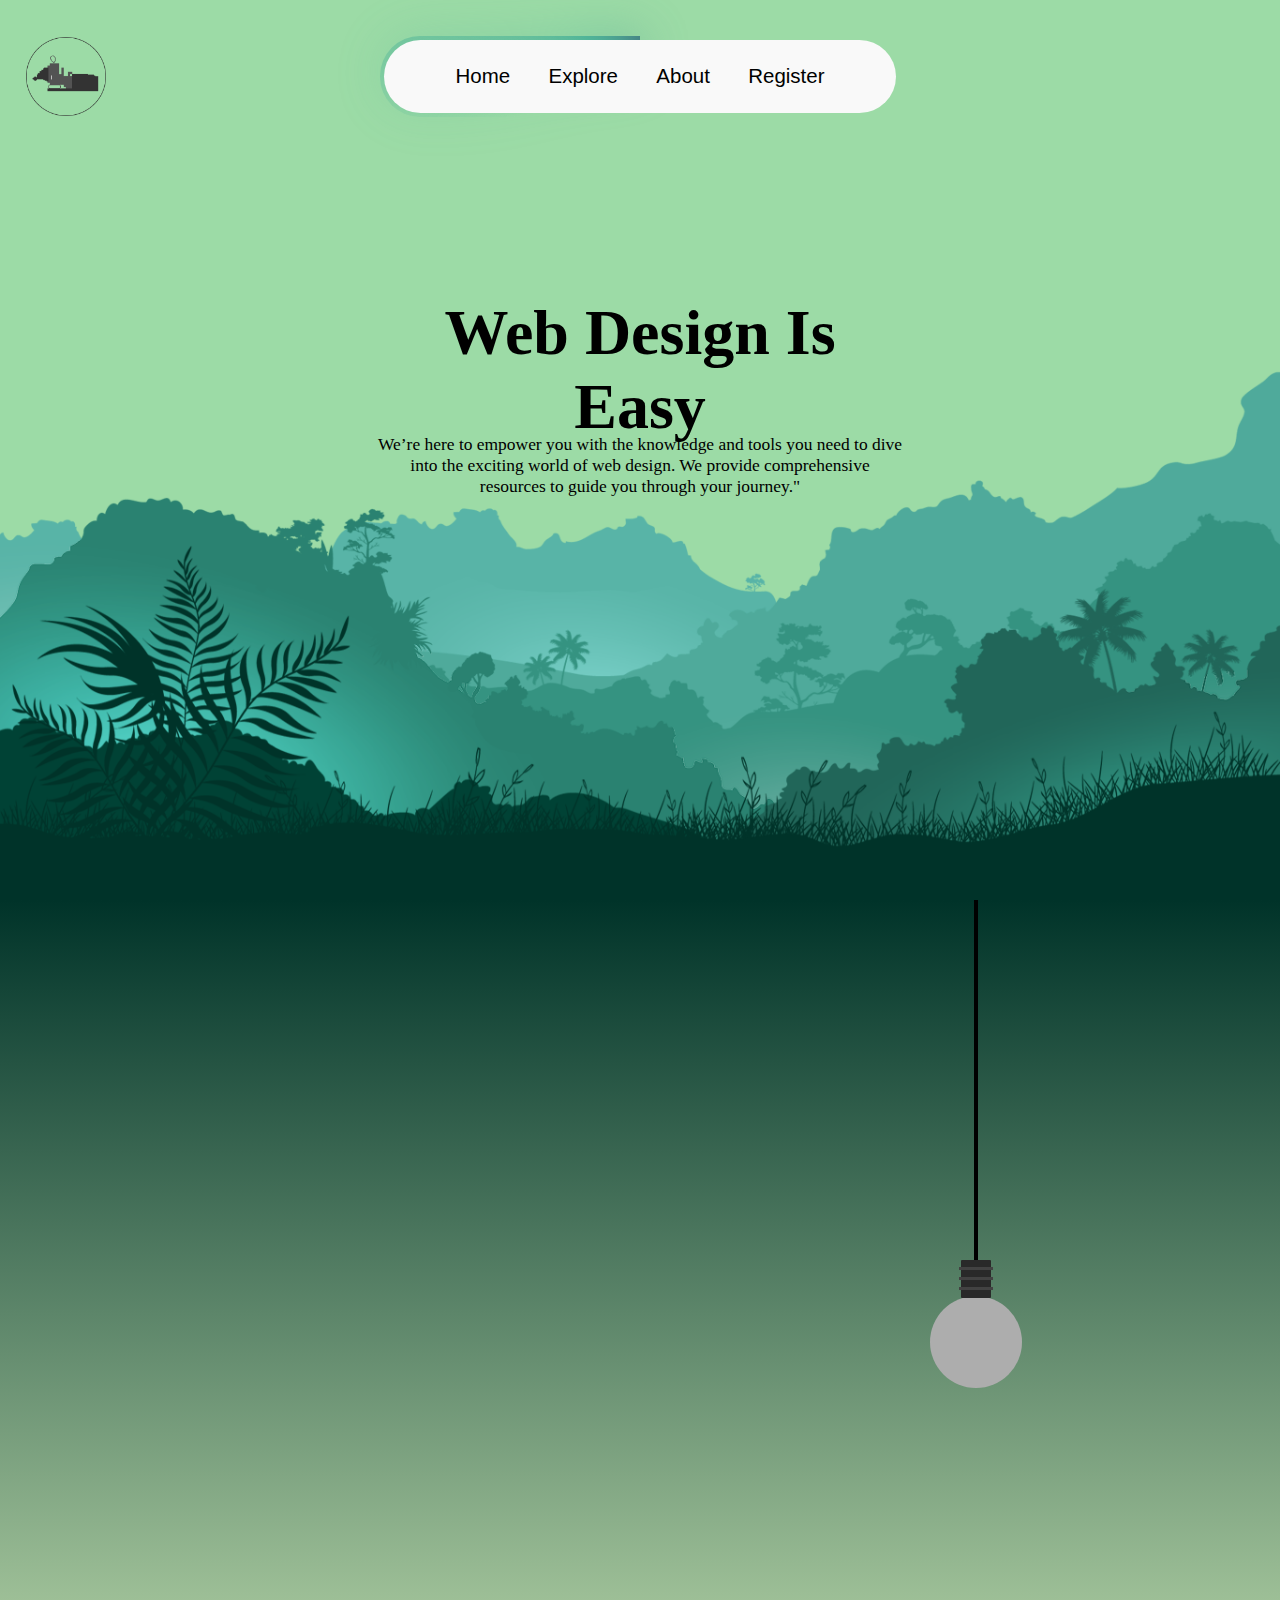
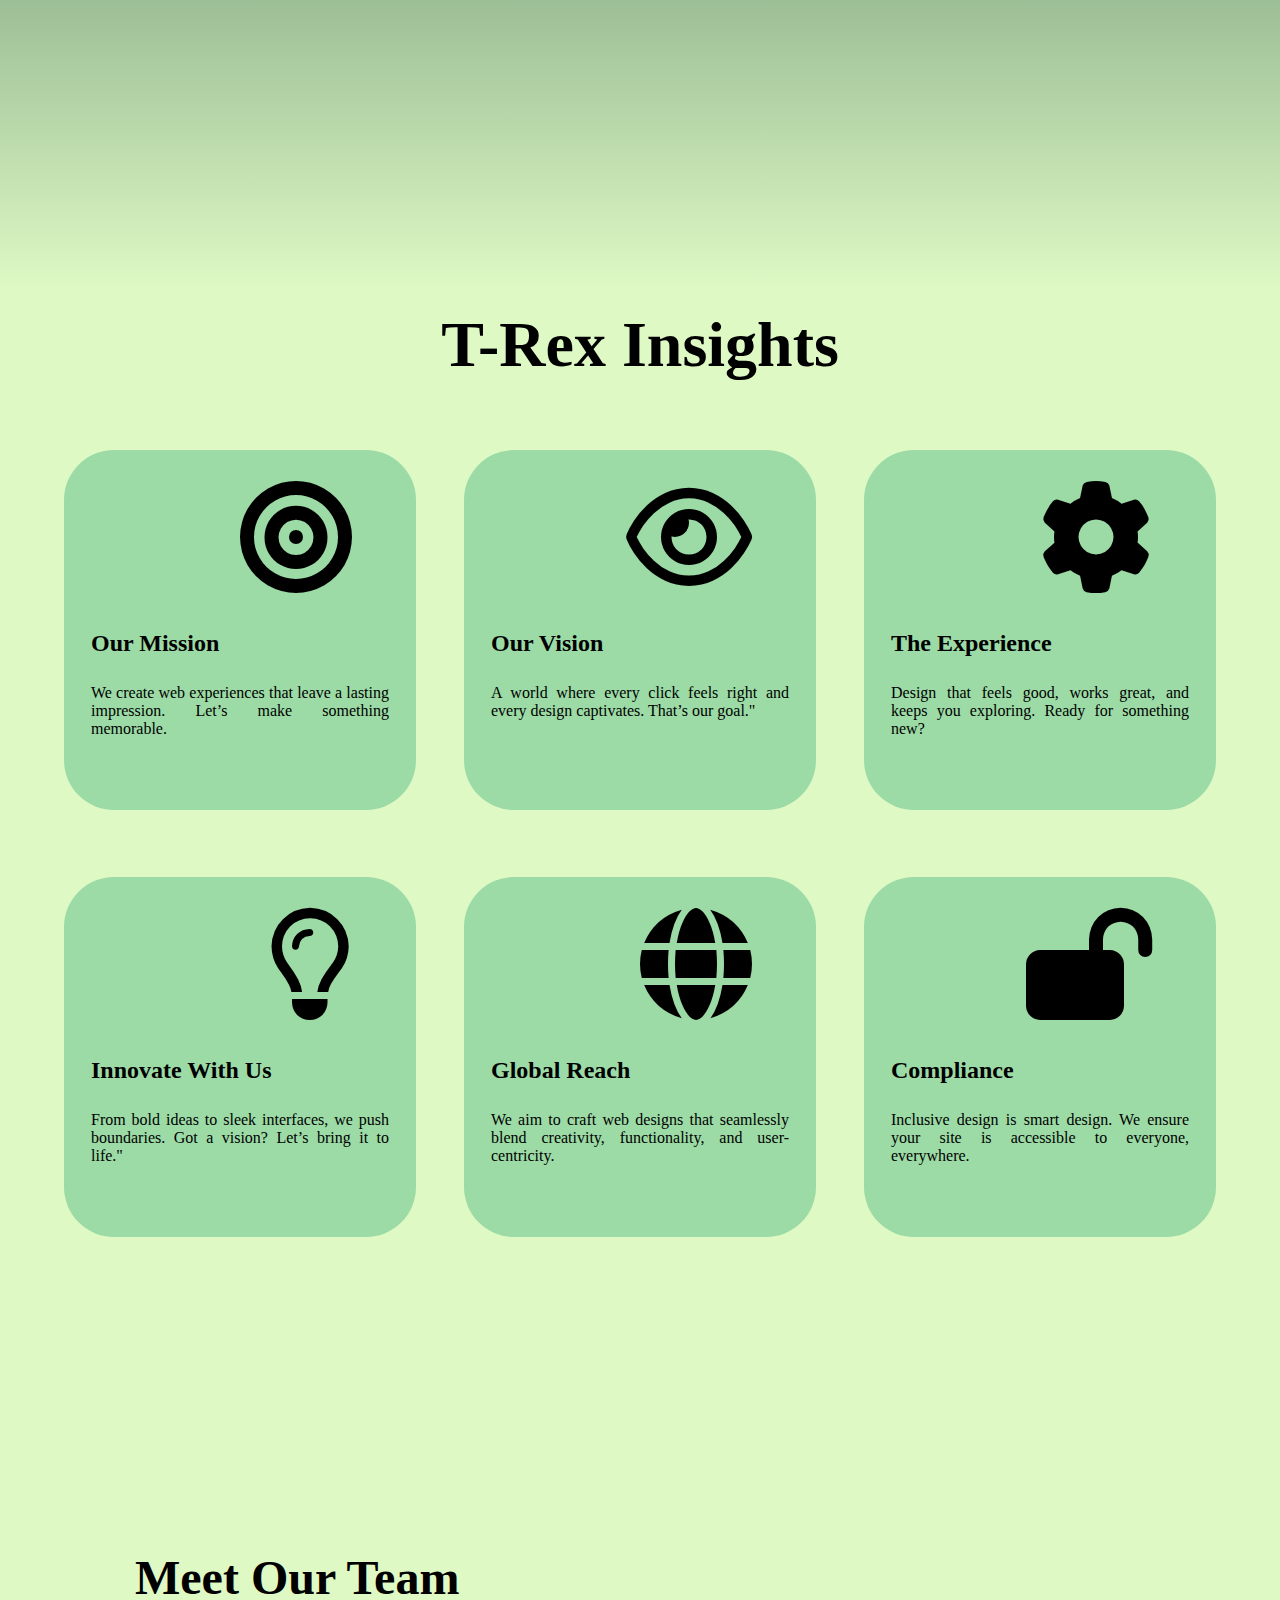
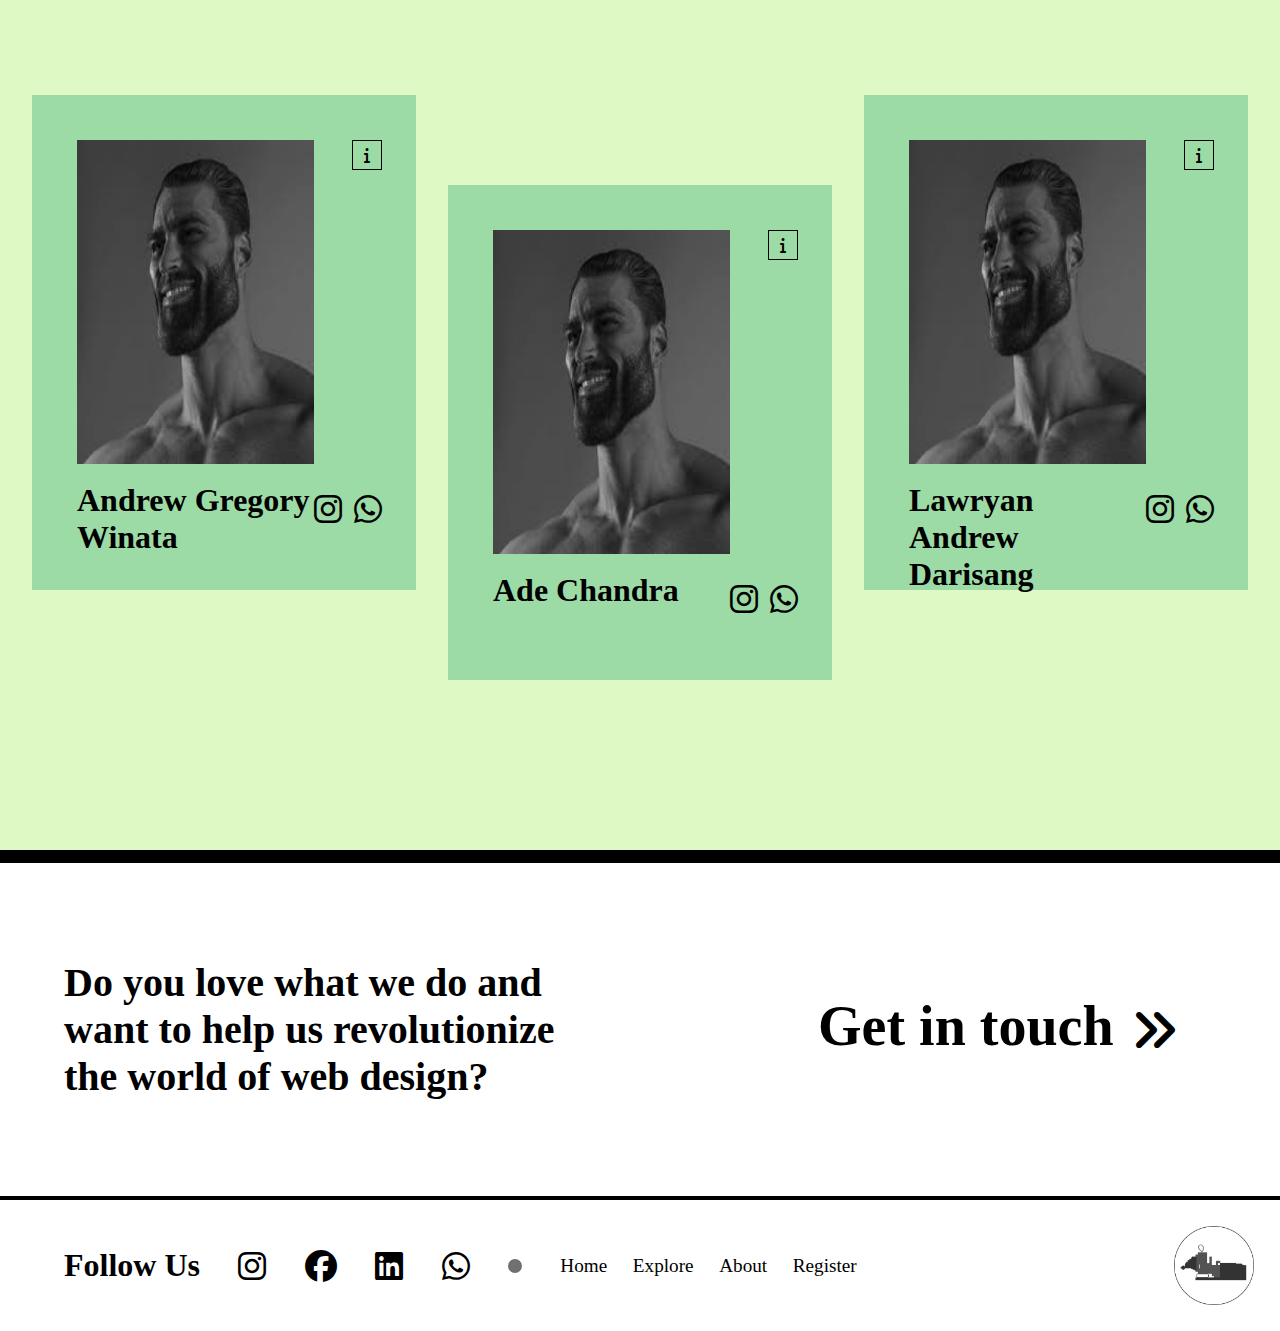
==== commit dcf85350: "navbar" ====
--- a/Pages/About/about.html
+++ b/Pages/About/about.html
@@ -5,24 +5,20 @@
     <meta name="viewport" content="width=device-width, initial-scale=1.0">
     <link rel="stylesheet" href="about.css">
     <link rel="stylesheet" href="https://cdnjs.cloudflare.com/ajax/libs/font-awesome/6.6.0/css/all.min.css"/>
-    <title>Document</title>
+    <title>About</title>
 </head>
 <body>
     <div class="box-navbar">
             
         <div class="logo">
-
+            <img src="../../Assets/Logo Trex.png" alt="">
         </div>
 
         <div class="navbar" id="navbar">
-            <li><a href="">Home</a></li>
-            <li><a href="">Explore</a></li>
-            <li><a href="">Promotion</a></li>
-            <li><a href="">About</a></li>
-        </div>
-
-        <div class="navbar-register">
-            Register
+            <li><a href="../Home/home.html">Home</a></li>
+            <li><a href="../Explore/explore.html">Explore</a></li>
+            <li><a href="../About/about.html">About</a></li>
+            <li><a href="../Register/register.html">Register</a></li>
         </div>
 
     </div>
--- a/Pages/About/about.css
+++ b/Pages/About/about.css
@@ -98,27 +98,11 @@
     color: #50B498;
 }
 
-.navbar-register{
-    position: absolute;
-    margin-right: 5vw;
-    right: 0;
-    font-size: 1.5vw;
-    background-color: #50B498;
-    width: 10vw;
-    height: 8vh;
-    display: flex;
-    justify-content: center;
-    align-items: center;
-    border-radius: 50px;
-    color: white;
-}
-
 .bg2{
     z-index: 1;
     position: absolute;
     width: 100vw;
-    height: 55vh; 
-    border-radius: 0 0 100% 100%;
+    height: 100vh;
     background-color: #9CDBA6;
 }
 
@@ -188,8 +172,8 @@
     height: 110vh;
     width: 100vw;
     background: linear-gradient(to bottom, #003329, #DEF9C4);
-    /* background: linear-gradient(0deg, #DEF9C4 0%, #DEF9C4 50%, #003329 100%); */
     border-top: 7vh solid #003329;
+    border-style: none;
 }
 
 .container {
@@ -312,6 +296,7 @@
 }
 
 .rowCont{
+    position: relative;
     width: 27.5vw;    
     height: 40vh;
     background-color: #9CDBA6;
@@ -322,10 +307,12 @@
 }
 
 .pic{
+    position:absolute;
     width: auto;
     height: 18vh;
-    margin-left: auto;
-    margin-right: 3vw;
+    right: 5vw;
+    /* margin-left: auto; */
+    /* margin-right: 3vw; */
     font-size: 7rem;
 }
 
@@ -333,6 +320,7 @@
     width: auto;
     height: 17vh;
     text-align: justify;
+    margin-top: auto;
 }
 
 .desc h2{
@@ -424,7 +412,7 @@
 }
 
 .right{
-    margin-left: 5%;
+    /* margin-left: 5%; */
     position: relative;
     width: 20%;
     height: 95%;
@@ -599,4 +587,284 @@
     width: 100%; /* Ensure the image fills the container */
     height: 100%; /* Ensure the image fills the container */
     object-fit: contain; /* Maintain the image's aspect ratio */
+}
+
+.logo{
+    position: absolute;
+    width: 5rem;
+    height: 5rem;   
+    left: 2vw;
+}
+
+.logo img{
+    width: 100%; /* Ensure the image fills the container */
+    height: 100%; /* Ensure the image fills the container */
+    object-fit: contain; /* Maintain the image's aspect ratio */
+}
+
+@media (max-width: 1024px) {
+    .box-navbar {
+        height: 12vh;
+    }
+
+    .navbar {
+        width: 70vw;
+    }
+
+    .navbar-register {
+        font-size: 1rem;
+        width: 15vw;
+    }
+
+    .container {
+        width: 90%;
+        padding: 1.5rem;
+    }
+
+    .bulbcontainer {
+        width: 100%;
+    }
+
+    .third {
+        padding: 2rem;
+    }
+
+    .teamCont {
+        /* flex-direction: column; */
+
+    }
+
+    .footerCont {
+        padding: 2rem 1rem;
+    }
+
+    .below {
+        flex-direction: column;
+    }
+}
+
+@media (max-width: 800px) {
+    .navbar li {
+        font-size: 1.2rem;
+    }
+
+    .navbar-register {
+        width: 12vw;
+        font-size: 1rem;
+    }
+
+    .first img{
+        width: 100%;
+        height: 100%;
+        overflow: hidden;
+        object-fit: cover;
+    }
+
+    .topMission, .botMission {
+        width: 50vh;
+    }
+
+    .container {
+        width: 100%;
+        padding: 1rem;
+    }
+
+    .rowCont {
+        width: 80%;
+        margin-bottom: 0;
+    }
+
+    .desc{
+        width: 60%;
+        margin-top: 0;
+    }
+
+    .row{
+        flex-direction: column;
+        align-items: center;
+        gap: 6vh;
+        /* margin-bottom: 10vh; */
+        width: 90%;
+        height: 90vh;
+    }
+
+    .pic{
+        font-size: 6rem;
+    }
+
+    .third{
+        height: 225vh;
+    }
+
+    .team{
+        margin-left: 0;
+        text-align: center;
+    }
+
+    .teamCont{
+        flex-direction: column;
+        align-items: center;
+        /* padding-left: 0; */
+        margin: 0;
+    }
+
+    .fourth{
+        height: 220vh;
+    }
+
+    .corner,
+    .mid{
+        width: 70vw;
+        margin-top:10vh;
+    }
+
+    .leftPic p{
+        font-size: 1rem;
+        height: 50vh;
+    }
+
+    .footerCont {
+        padding: 1rem;
+        text-align: center;
+    }
+
+    .below {
+        padding: 1rem;
+    }
+}
+
+@media (max-width: 480px) {
+    .box-navbar {
+        height: 10vh;
+    }
+
+    .navbar li {
+        font-size: 1rem;
+    }
+
+    .navbar-register {
+        font-size: 0.9rem;
+        width: 15vw;
+    }
+    
+    .first img{
+        width: 100%;
+        height: 100%;
+        overflow: hidden;
+        object-fit: cover;
+    }
+
+    .topMission{
+        margin-top: -30vh;
+        width: 90vw;
+    }
+
+    .botMission{
+        width: 90vw;
+    }
+
+    .mission {
+        padding: 1rem;
+    }
+
+    .topMission {
+        font-size: 1.5rem;
+    }
+
+    .botMission {
+        font-size: 1rem;
+    }
+
+    .second{
+        flex-direction: column;
+    }
+
+    .container {
+        order: 2;
+        width: 80vw;
+        height: 35vh;
+        padding: 1rem;
+        margin-left: -1vw;
+    }
+
+    .bulbcontainer {
+        order: 1;
+        height: auto;
+        margin-bottom: 5vh;
+    }
+
+    .container h1{
+        font-size: 3rem;
+    }
+
+    .container p{
+        font-size: 1rem;
+    }
+
+    .wire{
+        height: 30vh;
+    }
+
+    .insight{
+        text-align: center;
+    }
+
+    .rowCont {
+        width: 100%;
+    }
+
+    .row{
+        flex-direction: column;
+        justify-content: space-between;
+        gap: 6vh;
+        /* margin-bottom: 15rem; */
+        width: 80%;
+    }
+    .third{
+        height: auto;
+    }
+
+    .pic{
+        display: flex;
+        font-size: 4rem;
+        align-items: center;
+        justify-content: center;
+    }
+
+    .desc{
+        padding-top: 2vh;
+        /* margin-top: auto; */
+    }
+
+    .desc h2{
+        font-size: 1rem;
+    }
+    .desc p{
+        font-size: 0.8rem;
+    }
+
+    .team{
+        text-align: center;
+        /* margin-left: 0; */
+        margin: 10vh 10vw 0 10vw;
+    }
+
+    .teamCont{
+        flex-direction: column;
+        align-items: center;
+    }
+
+    .fourth{
+        height: 225vh;
+    }
+
+    .corner,
+    .mid{
+        width: 90vw;
+        margin-top: 10vh;
+    }
+
+    .leftPic p{
+        font-size: 1rem;
+    }
 }